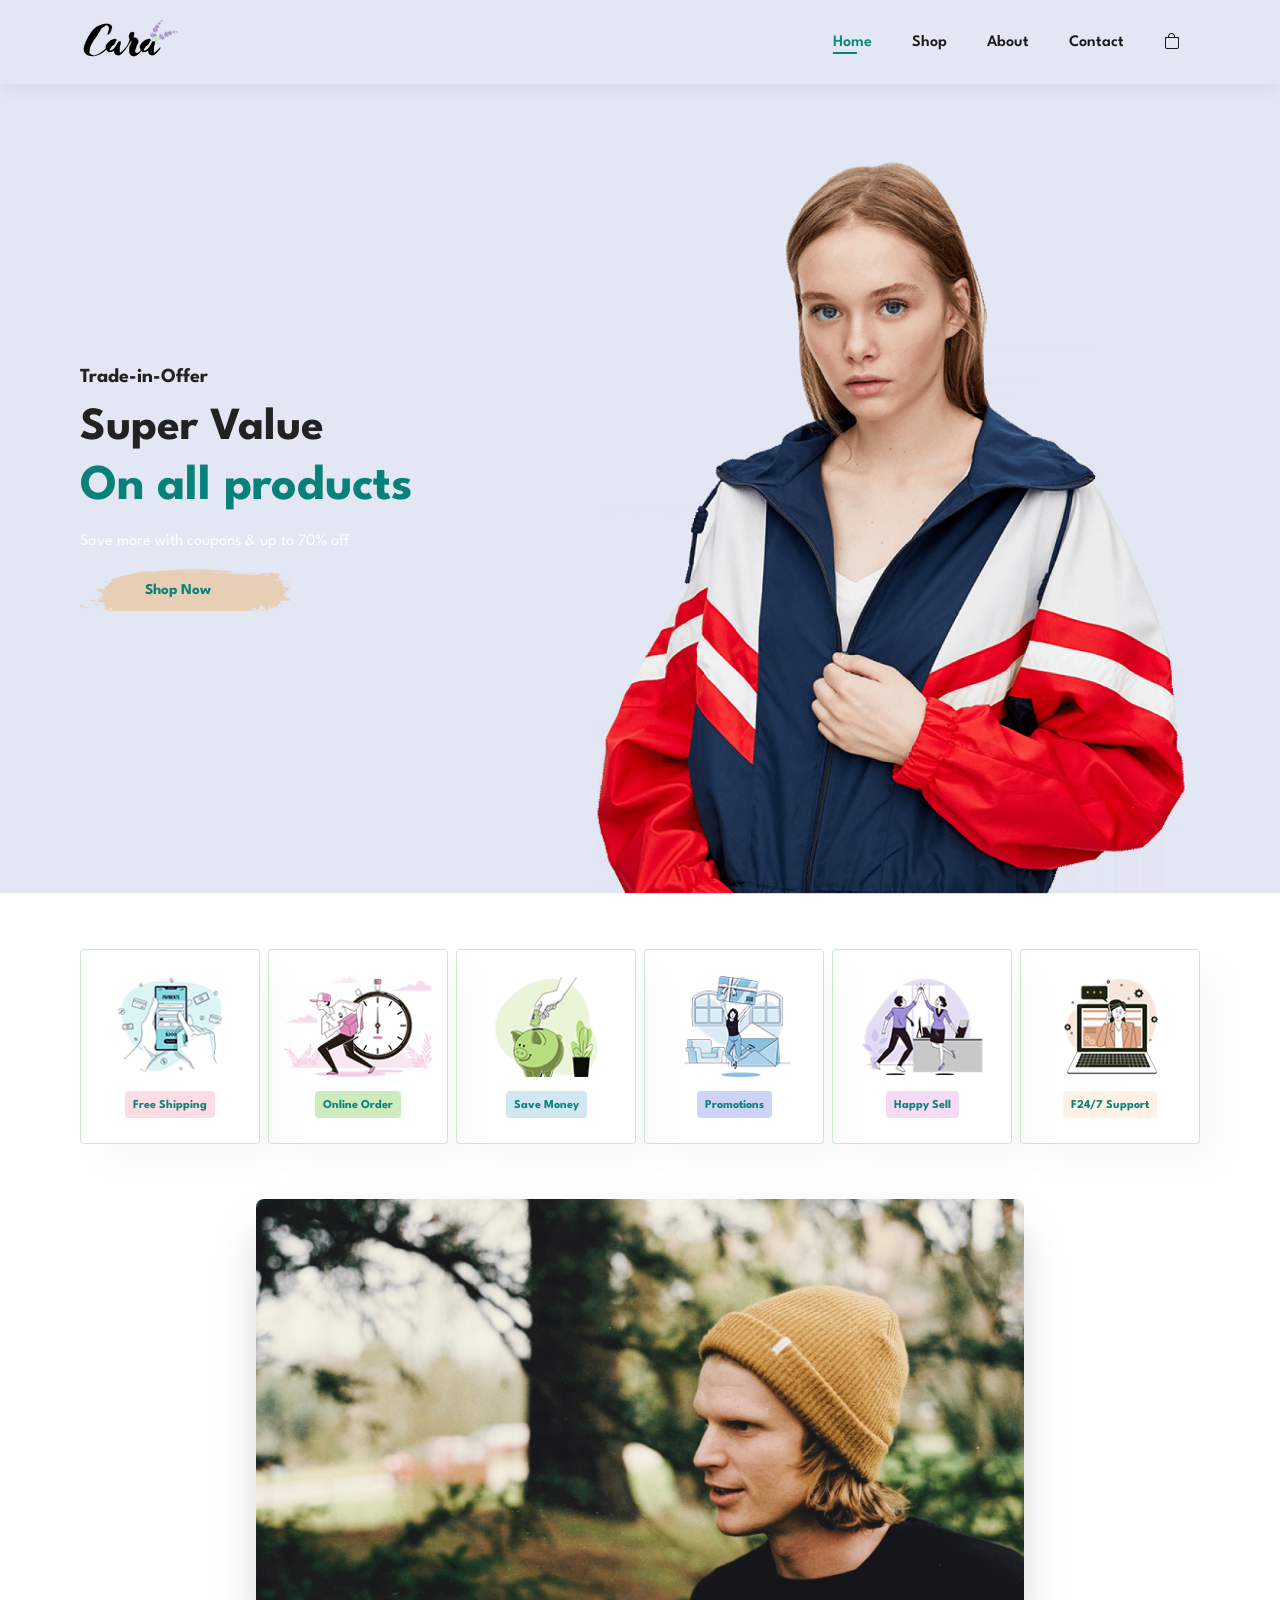
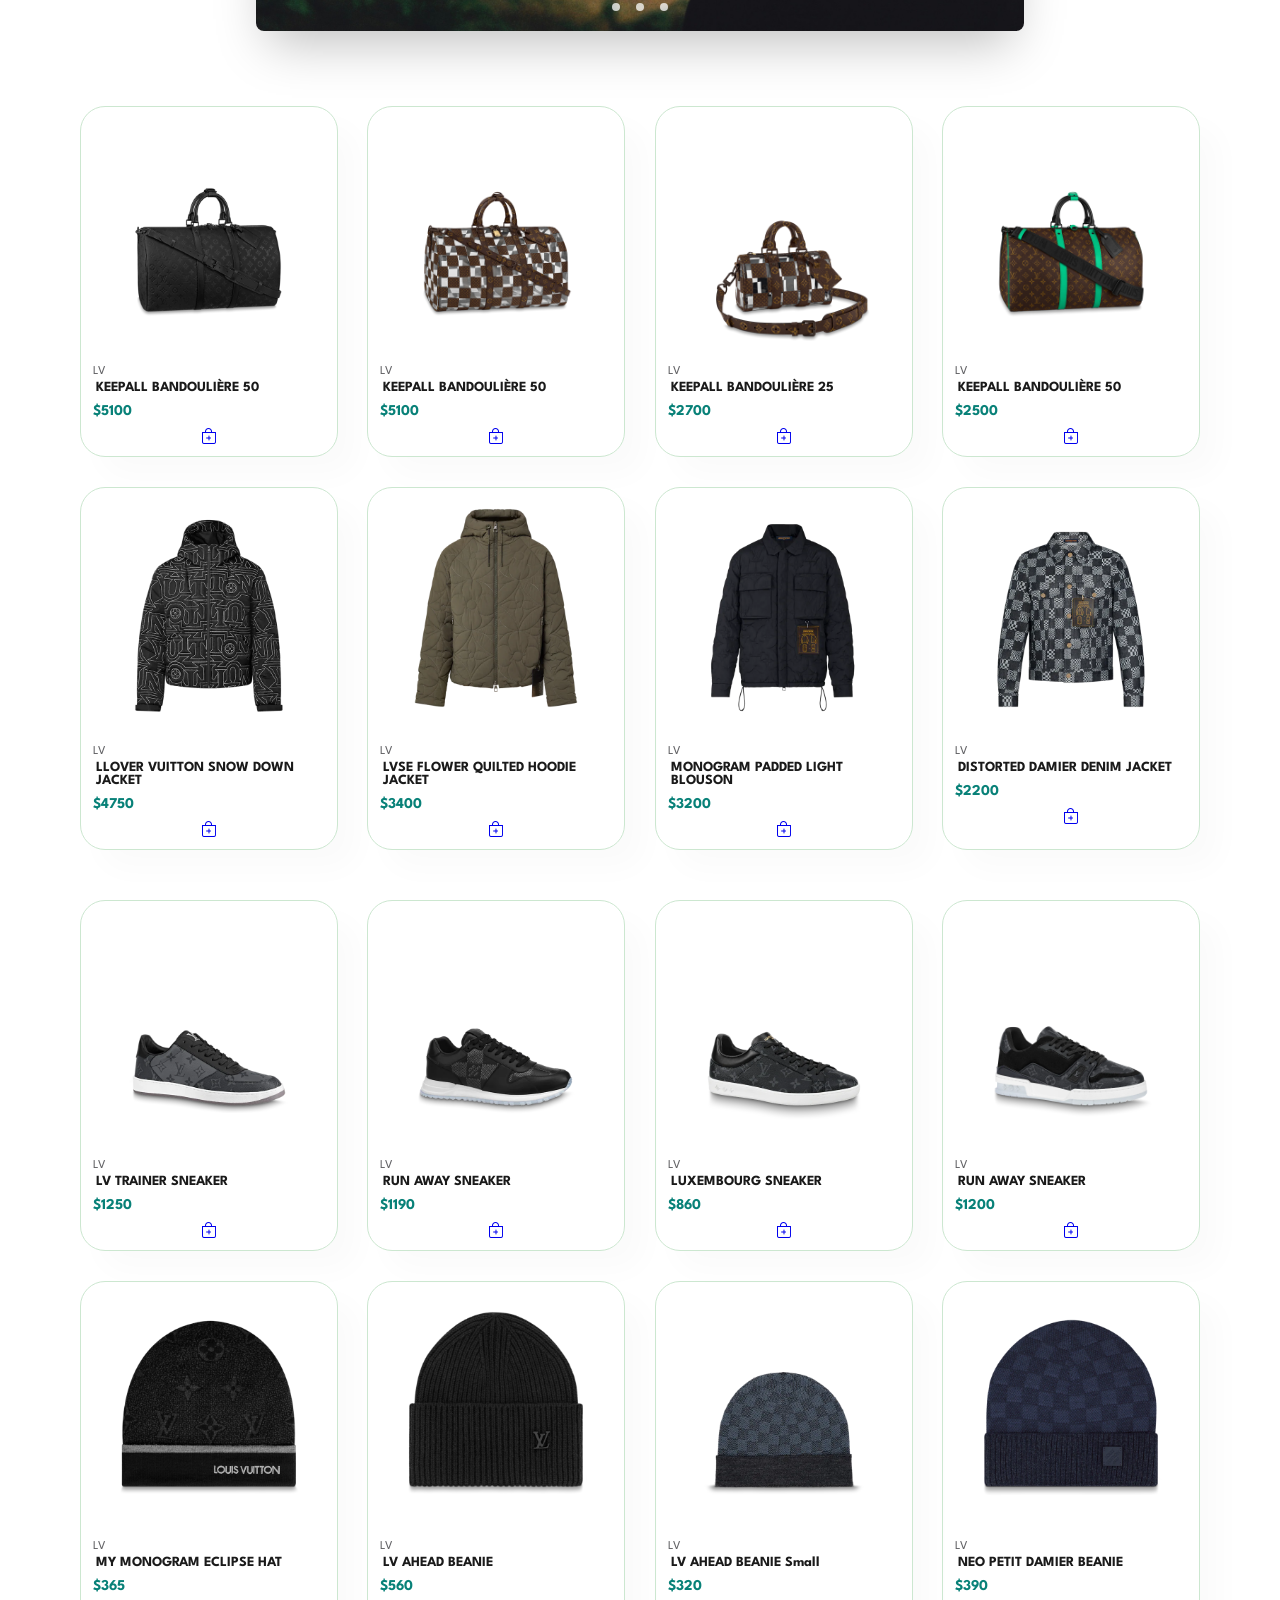
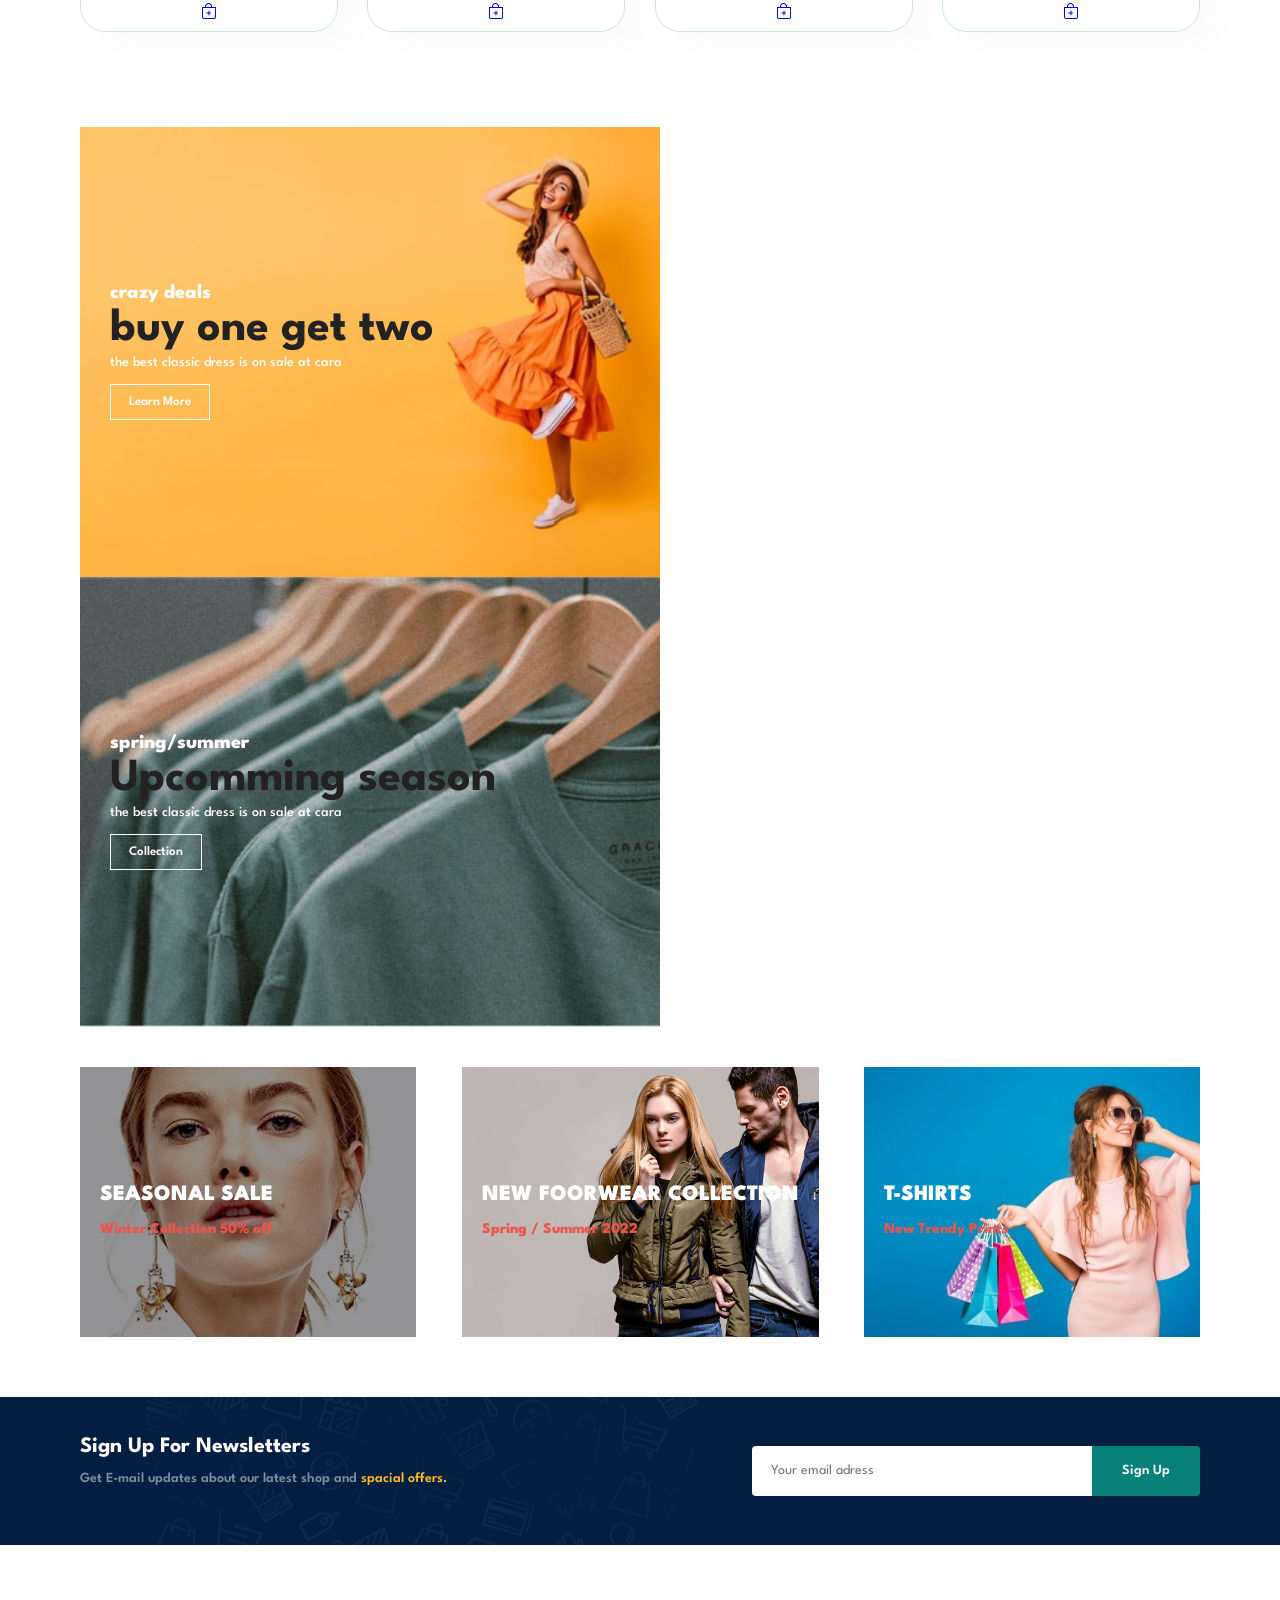
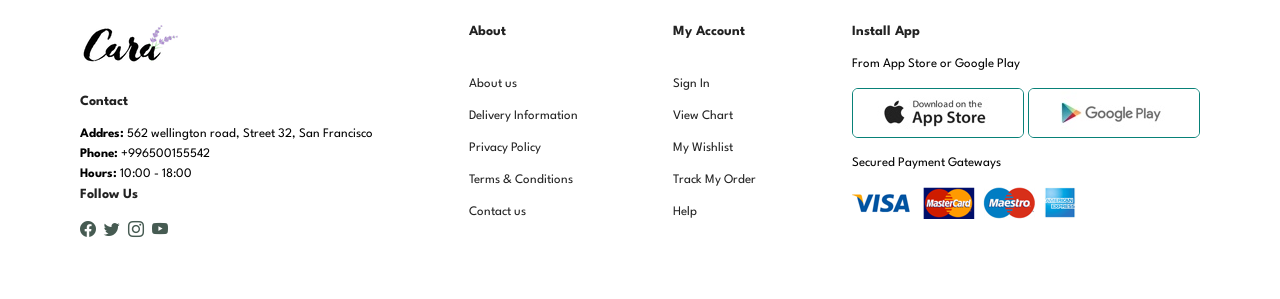
==== index.html @ 1427cb9c "Add files via upload" ====
<!DOCTYPE html>
<html lang="en">
<head>
    <meta charset="UTF-8">
    <meta http-equiv="X-UA-Compatible" content="IE=edge">
    <meta name="viewport" content="width=device-width, initial-scale=1.0">
    <title>E-Shop</title>
    <link rel="stylesheet" href="css/style.css">
    <link rel="stylesheet" href="https://cdn.jsdelivr.net/npm/bootstrap-icons@1.10.2/font/bootstrap-icons.css">
</head>
<body>
    <section id="header">
        <a href="#"><img src="img/logo.png" class="logo" alt=""></a>
        <div>
            <ul id="navbar">
                <li><a class="active" href="index.html">Home</a></li>
                <li><a href="shop.html" >Shop</a></li>
                <li><a href="about.html">About</a></li>
                <li><a href="contact.html">Contact</a></li>
                <li id="lg-bag"><a href="cart.html"><i class="bi bi-bag"></i></a></li>
                <a href="#" id="close"><i class="bi bi-x"></i></a>
            </ul>
        </div>

        <div id="mobile">
            <a href="#"><i class="bi bi-bag"></i></a>
            <i id="bar" class="bi bi-list"></i>
        </div>

    </section>

    <section id="hero">
        <h4>Trade-in-Offer</h4>
        <h2>Super Value</h2>
        <h1>On all products</h1>
        <p>Save more with coupons & up to 70% off</p>
        <a href="shop.html"><button>Shop Now</button></a>
    </section>

    <section id="feature" class="section-p1">
        <div class="fe-box">
            <img src="img/features/f1.png" alt="">
            <h6>Free Shipping</h6>
        </div>

        <div class="fe-box">
            <img src="img/features/f2.png" alt="">
            <h6>Online Order</h6>
        </div>

        <div class="fe-box">
            <img src="img/features/f3.png" alt="">
            <h6>Save Money</h6>
        </div>

        <div class="fe-box">
            <img src="img/features/f4.png" alt="">
            <h6>Promotions</h6>
        </div>

        <div class="fe-box">
            <img src="img/features/f5.png" alt="">
            <h6>Happy Sell</h6>
        </div>

        <div class="fe-box">
            <img src="img/features/f6.png" alt="">
            <h6>F24/7 Support</h6>
        </div>
    </section>

<section class="container_for_slider">
    <div class="slider-wrapper">
        <div class="slider">
            <img id="slide1" src="img/slider/img1.jpg" alt="img1">
            <img id="slide2" src="img/slider/img2.jpg" alt="img1">
            <img id="slide3" src="img/slider/img3.jpg" alt="img1">
        </div>
        <div class="slider-nav">
            <a href="#slide1"></a>
            <a href="#slide2"></a>
            <a href="#slide3"></a>

        </div>
    </div>

</section>


    <section id="product1" class="section-p1">
        <div class="pro-container">
            <div class="pro" onclick="window.location.href='productpages/sproduct.html'">
                <img src="img/products/sproduct.jpg" alt="">
                <div class="des">
                    <span>LV</span>
                    <h5>KEEPALL BANDOULIÈRE 50</h5>
                    <div class="star">
                        <i class="fas fa-star"></i>
                        <i class="fas fa-star"></i>
                        <i class="fas fa-star"></i>
                        <i class="fas fa-star"></i>
                        <i class="fas fa-star"></i>
                    </div>
                    <h4>$5100</h4>
                </div>
                <a href="#"><i class="bi bi-bag-plus"></i></i></a> <!-- NEED REWRITE -->
            </div>

            <div class="pro" onclick="window.location.href='productpages/sproduct1.html'">
                <img src="img/products/sproduct1.jpg" alt="">
                <div class="des">
                    <span>LV</span>
                    <h5>KEEPALL BANDOULIÈRE 50</h5>
                    <div class="star">
                        <i class="fas fa-star"></i>
                        <i class="fas fa-star"></i>
                        <i class="fas fa-star"></i>
                        <i class="fas fa-star"></i>
                        <i class="fas fa-star"></i>
                    </div>
                    <h4>$5100</h4>
                </div>
                <a href="#"><i class="bi bi-bag-plus"></i></i></a> <!-- NEED REWRITE -->
            </div>

            <div class="pro" onclick="window.location.href='productpages/sproduct2.html'">
                <img src="img/products/sproduct2.jpg" alt="">
                <div class="des">
                    <span>LV</span>
                    <h5>KEEPALL BANDOULIÈRE 25</h5>
                    <div class="star">
                        <i class="fas fa-star"></i>
                        <i class="fas fa-star"></i>
                        <i class="fas fa-star"></i>
                        <i class="fas fa-star"></i>
                        <i class="fas fa-star"></i>
                    </div>
                    <h4>$2700</h4>
                </div>
                <a href="#"><i class="bi bi-bag-plus"></i></i></a> <!-- NEED REWRITE -->
            </div>

            <div class="pro" onclick="window.location.href='productpages/sproduct3.html'">
                <img src="img/products/sproduct3.jpg" alt="">
                <div class="des">
                    <span>LV</span>
                    <h5>KEEPALL BANDOULIÈRE 50</h5>
                    <div class="star">
                        <i class="fas fa-star"></i>
                        <i class="fas fa-star"></i>
                        <i class="fas fa-star"></i>
                        <i class="fas fa-star"></i>
                        <i class="fas fa-star"></i>
                    </div>
                    <h4>$2500</h4>
                </div>
                <a href="#"><i class="bi bi-bag-plus"></i></i></a> <!-- NEED REWRITE -->
            </div>

            <div class="pro" onclick="window.location.href='productpages/sproduct4.html'">
                <img src="img/products/sproduct4.jpg" alt="">
                <div class="des">
                    <span>LV</span>
                    <h5>LLOVER VUITTON SNOW DOWN JACKET</h5>
                    <div class="star">
                        <i class="fas fa-star"></i>
                        <i class="fas fa-star"></i>
                        <i class="fas fa-star"></i>
                        <i class="fas fa-star"></i>
                        <i class="fas fa-star"></i>
                    </div>
                    <h4>$4750</h4>
                </div>
                <a href="#"><i class="bi bi-bag-plus"></i></i></a> <!-- NEED REWRITE -->
            </div>

            <div class="pro" onclick="window.location.href='productpages/sproduct5.html'">
                <img src="img/products/sproduct5.jpg" alt="">
                <div class="des">
                    <span>LV</span>
                    <h5>LVSE FLOWER QUILTED HOODIE JACKET</h5>
                    <div class="star">
                        <i class="fas fa-star"></i>
                        <i class="fas fa-star"></i>
                        <i class="fas fa-star"></i>
                        <i class="fas fa-star"></i>
                        <i class="fas fa-star"></i>
                    </div>
                    <h4>$3400</h4>
                </div>
                <a href="#"><i class="bi bi-bag-plus"></i></i></a> <!-- NEED REWRITE -->
            </div>

            <div class="pro" onclick="window.location.href='productpages/sproduct6.html'">
                <img src="img/products/sproduct6.jpg" alt="">
                <div class="des">
                    <span>LV</span>
                    <h5>MONOGRAM PADDED LIGHT BLOUSON</h5>
                    <div class="star">
                        <i class="fas fa-star"></i>
                        <i class="fas fa-star"></i>
                        <i class="fas fa-star"></i>
                        <i class="fas fa-star"></i>
                        <i class="fas fa-star"></i>
                    </div>
                    <h4>$3200</h4>
                </div>
                <a href="#"><i class="bi bi-bag-plus"></i></i></a> <!-- NEED REWRITE -->
            </div>

            <div class="pro" onclick="window.location.href='productpages/sproduct7.html'">
                <img src="img/products/sproduct7.jpg" alt="">
                <div class="des">
                    <span>LV</span>
                    <h5>DISTORTED DAMIER DENIM JACKET</h5>
                    <div class="star">
                        <i class="fas fa-star"></i>
                        <i class="fas fa-star"></i>
                        <i class="fas fa-star"></i>
                        <i class="fas fa-star"></i>
                        <i class="fas fa-star"></i>
                    </div>
                    <h4>$2200</h4>
                </div>
                <a href="#"><i class="bi bi-bag-plus"></i></i></a> <!-- NEED REWRITE -->
            </div>

    <div class="pro-container">
        <div class="pro" onclick="window.location.href='productpages/sproduct8.html'">
            <img src="img/products/sproduct8.jpg" alt="">
            <div class="des">
                <span>LV</span>
                <h5>LV TRAINER SNEAKER</h5>
                <div class="star">
                    <i class="fas fa-star"></i>
                    <i class="fas fa-star"></i>
                    <i class="fas fa-star"></i>
                    <i class="fas fa-star"></i>
                    <i class="fas fa-star"></i>
                </div>
                <h4>$1250</h4>
            </div>
            <a href="#"><i class="bi bi-bag-plus"></i></i></a> <!-- NEED REWRITE -->
        </div>

        <div class="pro" onclick="window.location.href='productpages/sproduct9.html'">
            <img src="img/products/sproduct9.jpg" alt="">
            <div class="des">
                <span>LV</span>
                <h5>RUN AWAY SNEAKER</h5>
                <div class="star">
                    <i class="fas fa-star"></i>
                    <i class="fas fa-star"></i>
                    <i class="fas fa-star"></i>
                    <i class="fas fa-star"></i>
                    <i class="fas fa-star"></i>
                </div>
                <h4>$1190</h4>
            </div>
            <a href="#"><i class="bi bi-bag-plus"></i></i></a> <!-- NEED REWRITE -->
        </div>

        <div class="pro" onclick="window.location.href='productpages/sproduct10.html'">
            <img src="img/products/sproduct10.jpg" alt="">
            <div class="des">
                <span>LV</span>
                <h5>LUXEMBOURG SNEAKER</h5>
                <div class="star">
                    <i class="fas fa-star"></i>
                    <i class="fas fa-star"></i>
                    <i class="fas fa-star"></i>
                    <i class="fas fa-star"></i>
                    <i class="fas fa-star"></i>
                </div>
                <h4>$860</h4>
            </div>
            <a href="#"><i class="bi bi-bag-plus"></i></i></a> <!-- NEED REWRITE -->
        </div>

        <div class="pro" onclick="window.location.href='productpages/sproduct11.html'">
            <img src="img/products/sproduct11.jpg" alt="">
            <div class="des">
                <span>LV</span>
                <h5>RUN AWAY SNEAKER</h5>
                <div class="star">
                    <i class="fas fa-star"></i>
                    <i class="fas fa-star"></i>
                    <i class="fas fa-star"></i>
                    <i class="fas fa-star"></i>
                    <i class="fas fa-star"></i>
                </div>
                <h4>$1200</h4>
            </div>
            <a href="#"><i class="bi bi-bag-plus"></i></i></a> <!-- NEED REWRITE -->
        </div>

        <div class="pro" onclick="window.location.href='productpages/sproduct12.html'">
            <img src="img/products/sproduct12.jpg" alt="">
            <div class="des">
                <span>LV</span>
                <h5>MY MONOGRAM ECLIPSE HAT</h5>
                <div class="star">
                    <i class="fas fa-star"></i>
                    <i class="fas fa-star"></i>
                    <i class="fas fa-star"></i>
                    <i class="fas fa-star"></i>
                    <i class="fas fa-star"></i>
                </div>
                <h4>$365</h4>
            </div>
            <a href="#"><i class="bi bi-bag-plus"></i></i></a> <!-- NEED REWRITE -->
        </div>

        <div class="pro" onclick="window.location.href='productpages/sproduct13.html'">
            <img src="img/products/sproduct13.jpg" alt="">
            <div class="des">
                <span>LV</span>
                <h5>LV AHEAD BEANIE</h5>
                <div class="star">
                    <i class="fas fa-star"></i>
                    <i class="fas fa-star"></i>
                    <i class="fas fa-star"></i>
                    <i class="fas fa-star"></i>
                    <i class="fas fa-star"></i>
                </div>
                <h4>$560</h4>
            </div>
            <a href="#"><i class="bi bi-bag-plus"></i></i></a> <!-- NEED REWRITE -->
        </div>

        <div class="pro" onclick="window.location.href='productpages/sproduct14.html'">
            <img src="img/products/sproduct14.jpg" alt="">
            <div class="des">
                <span>LV</span>
                <h5>LV AHEAD BEANIE Small</h5>
                <div class="star">
                    <i class="fas fa-star"></i>
                    <i class="fas fa-star"></i>
                    <i class="fas fa-star"></i>
                    <i class="fas fa-star"></i>
                    <i class="fas fa-star"></i>
                </div>
                <h4>$320</h4>
            </div>
            <a href="#"><i class="bi bi-bag-plus"></i></i></a> <!-- NEED REWRITE -->
        </div>

        <div class="pro" onclick="window.location.href='productpages/sproduct15.html'">
            <img src="img/products/sproduct15.jpg" alt="">
            <div class="des">
                <span>LV</span>
                <h5>NEO PETIT DAMIER BEANIE</h5>
                <div class="star">
                    <i class="fas fa-star"></i>
                    <i class="fas fa-star"></i>
                    <i class="fas fa-star"></i>
                    <i class="fas fa-star"></i>
                    <i class="fas fa-star"></i>
                </div>
                <h4>$390</h4>
            </div>
            <a href="#"><i class="bi bi-bag-plus"></i></i></a> <!-- NEED REWRITE -->
        </div>
    </div>
</section>


    <section id="sm-banner" class="section-p1">
        <div class="banner-box">
            <h4>crazy deals</h4>
            <h2>buy one get two</h2>
            <span>the best classic dress is on sale at cara</span>
            <button class="white">Learn More</button>
        </div>

        <div class="banner-box banner-box2">
            <h4>spring/summer</h4>
            <h2>Upcomming season</h2>
            <span>the best classic dress is on sale at cara</span>
            <button class="white">Collection</button>
        </div>
    </section>

    <section id="banner3">
        <div class="banner-box">
            <h2>SEASONAL SALE</h2>
            <h3>Winter Collection 50% off</h3>
        </div>

        <div class="banner-box banner-box2">
            <h2>NEW FOORWEAR COLLECTION</h2>
            <h3>Spring / Summer 2022</h3>
        </div>

        <div class="banner-box banner-box3">
            <h2>T-SHIRTS</h2>
            <h3>New Trendy Prints</h3>
        </div>
    </section>

    <section id="newsletter" class="section-p1 section-m1">
        <div class="newstect">
            <h4>Sign Up For Newsletters</h4>
            <p>Get E-mail updates about our latest shop and <span>spacial offers.</span> </p>
        </div>
        <div class="form">
            <input type="text" placeholder="Your email adress">
            <button class="normal">Sign Up</button>
        </div>
    </section>

    <footer class="section-p1">
        <div class="col">
            <img class="logo" src="img/logo.png" alt="">
            <h4>Contact</h4>
            <p> <strong>Addres: </strong>562 wellington road, Street 32, San Francisco</p>
            <p><strong>Phone: </strong> +996500155542</p>
            <p><strong>Hours: </strong>10:00 - 18:00</p>
            <div class="follow">
                <h4>Follow Us</h4>
                <div class="icon">
                    <i class="bi bi-facebook"></i>
                    <i class="bi bi-twitter"></i>
                    <i class="bi bi-instagram"></i>
                    <i class="bi bi-youtube"></i>
                </div>
            </div>
        </div>

        <div class="col">
            <h4>About</h4>
            <a href="about.html">About us</a>
            <a href="delivery.html">Delivery Information</a>
            <a href="privacy_policy.html">Privacy Policy</a>
            <a href="term_conditions.html">Terms & Conditions</a>
            <a href="contact.html">Contact us</a>
        
        </div>

        <div class="col">
            <h4>My Account</h4>
            <a href="sign_in.html">Sign In</a>
            <a href="cart.html">View Chart</a>
            <a href="my_wishlist.html">My Wishlist</a>
            <a href="track_my_order.html">Track My Order</a>
            <a href="help.html">Help</a>
        </div>

        <div class="col install">
            <h4>Install App</h4>
            <p>From App Store or Google Play</p>
            <div class="row">
                <img src="img/pay/app.jpg" alt="">
                <img src="img/pay/play.jpg" alt="">
            </div>
            <p>Secured Payment Gateways</p>
            <img src="img/pay/pay.png" alt="">
        </div>


    </footer>

    <script src="script.js"></script>
</body>
</html>
---- css/style.css ----
@import url('https://fonts.googleapis.com/css2?family=Spartan:wght@100;200;300;400;500;600;700;800;900&display=swap');

* {
    margin: 0;
    padding: 0;
    box-sizing: border-box;
    font-family: 'Spartan', sans-serif;
}
h1{
    font-size: 50px;
    line-height: 64px;
    color: #222;
}

h2{
    font-size: 46px;
    line-height: 54px;
    color: #222;
}

h4{
    font-size: 20px;
    color: #222;
}

h6{
    font-weight: 700;
    font-size: 12px;
}

p{
    font-size: 16px;
    color: #465b52;
    margin: 15px 0 20px 0;
}

.section-p1{
    padding: 40px 80px;
}

.section-m1{
    margin: 40px 0;
}

button.normal{
    font-size: 14px;
    font-weight: 600;
    padding: 15px 30px;
    color: #000;
    background-color: #fff;
    border-radius: 4px;
    cursor: pointer;
    border: none;
    outline: none;
    transition: 0.2s;
}

button.white{
    font-size: 13px;
    font-weight: 600;
    padding: 11px 18px;
    color: #fff;
    background-color: transparent;
    cursor: pointer;
    border: 1px solid #fff;
    outline: none;
    transition: 0.2s;
}


body{
    width: 100%;
}

/* header start */

#header{
    display: flex;
    align-items: center;
    justify-content: space-between;
    padding: 20px 80px;
    background: #e3e6f3;
    box-shadow: 0 5px 15px rgba(0, 0, 0, 0.06);
    z-index: 999;
    position: sticky;
    top: 0;
    left: 0;
}

#navbar{
    display: flex;
    align-items: center;
    justify-content: center;
}

#navbar li{
    list-style: none;
    padding: 0 20px;
    position: relative;
}

#navbar li a{
    text-decoration: none;
    font-size: 16px;
    font-weight: 600;
    color: #1a1a1a;
    transition: 0.3s ease;
}

#navbar li a:hover,
#navbar li a.active{
    color: #088878;
}

#navbar li a.active::after,
#navbar li a:hover::after{
    content: "";
    width: 30%;
    height: 2px;
    background: #088178;
    position: absolute;
    bottom: -4px;
    left: 20px;
}

#mobile{
    display: none;
    align-items: center;
}

#close{
    display: none;
}

/* Home Page */

#hero{
    background-image: url(../img/hero4.png);
    height: 90vh;
    width: 100%;
    background-size: cover;
    background-position: top 25% right 0;
    padding: 0 80px;
    display: flex;
    flex-direction: column;
    align-items: flex-start;
    justify-content: center;
}


#hero h4{
    padding-bottom: 15px;

}

#hero h1{
    color: #088178;
}

#hero button{
    background-image: url(../img/button.png);
    background-color: transparent;
    color: #088178;
    border: 0;
    padding: 14px 80px 14px 65px;
    background-repeat: no-repeat;
    cursor: pointer;
    font-weight: 700;
    font-size: 15px;
}


#feature{
    display: flex;
    align-items: center;
    justify-content: space-between;
    flex-wrap: wrap;
}

#feature .fe-box{
    width: 180px;
    text-align: center;
    padding: 25px 15px;
    box-shadow: 20px 20px 34px rgba(0, 0, 0, 0.03);
    border: 1px solid #cce7d0;
    border-radius: 4px;
    margin: 15px 0;
}

#feature .fe-box:hover{
    box-shadow: 10px 10px 34px rgba(70, 62, 221, 0.1);
}

#feature .fe-box img{
    width: 100%;
    margin-bottom: 10px;
}

#feature .fe-box h6{
    display: inline-block;
    padding: 9px 8px 6px 8px;
    line-height: 1;
    border-radius: 4px;
    color: #088178;
    background-color: #fddde4;
}

#feature .fe-box:nth-child(2) h6{
    background-color: #cdebbc;
}

#feature .fe-box:nth-child(3) h6{
    background-color: #d1e8f2;
}

#feature .fe-box:nth-child(4) h6{
    background-color: #cdd4f8;
}

#feature .fe-box:nth-child(5) h6{
    background-color: #f6dbf6;
}

#feature .fe-box:nth-child(6) h6{
    background-color: #fff2e5;
}

#product1{
    text-align: center;
}

#product1 .pro-container{
    display: flex;
    justify-content: space-between;
    padding-top: 20px;
    flex-wrap: wrap;
}

#product1 .pro{
    width: 23%;
    min-width: 250px;
    padding: 10px 12px;
    border: 1px solid #cce7d0;
    border-radius: 25px;
    cursor: pointer;
    box-shadow: 20px 20px 30px rgba(0, 0, 0, 0.02);
    margin: 15px 0;
    transition: 0.2s ease;
    position: relative;
}

#product1 .pro:hover{
    box-shadow: 20px 20px 30px rgba(0, 0, 0, 0.02);
}

#product1 .pro .des{
    text-align: start;
    padding: 10px 0;
}

#product1 .pro .des span{
    color: #606063;
    font-size: 12px;
}

#product1 .pro .des h5{
    padding: 3px;
    color: #1a1a1a;
    font-size: 14px;
}

#product1 .pro .des i{
    font-size: 12px;
    color: rgb(243, 181, 25);
}

#product1 .pro img{
    width: 100%;
    border-radius: 20px;
}

#product1 .pro .des h4{
    padding-top: 7px;
    font-size: 15px;
    font-weight: 700;
    color: #088178;
}

#product1 .pro .cart{
    width: 40px;
    height: 40px;
    line-height: 40px;
    border-radius: 50px;
    background-color: #e8f6ea ;
    font-weight: 500;
    color: #088178;
    border: 1px solid #cce7d0;
    position: absolute;
    bottom: 20px;
    right: 10px;
}

#banner{
    display: flex;
    flex-direction: column;
    justify-content: center;
    align-items: center;
    text-align: center;
    background-image: url(../img/banner/b2.jpg);
    width: 100%;
    height: 40vh;
    background-size: cover;
    background-position: center;
}

#banner h4{
    color: #fff;
    font-size: 16px;   
}

#banner h2{
    color: #fff;
    font-size: 30px;
    padding: 10px 0;   
}

#banner h2 span{
    color: rgb(212, 54, 54);
}

#banner button:hover{
    background: #088178;
    color: #fff;
}

#sm-banner{
    display: flex;
    justify-content: space-between;
    flex-wrap: wrap;
}

#sm-banner .banner-box{
    display: flex;
    flex-direction: column;
    justify-content: center;
    align-items: flex-start;
    text-align: center;
    background-image: url(../img/banner/b17.jpg);
    min-width: 580px;
    height: 50vh;
    background-size: cover;
    background-position: center;
    padding: 30px;
}

#sm-banner .banner-box2{
    background-image: url(../img/banner/b10.jpg);
} 

#sm-banner h4{
    color: #fff;
    font-size: 20px;
    font-weight: 800;
}


#sm-banner span{
    color: #fff;
    font-size: 14px;
    font-weight: 500;
    padding-bottom: 15px;
}


#sm-banner .banner-box:hover button{
    background: #088178;
    border: 1px solid #088178;
}

#banner3{
    display: flex;
    justify-content: space-between;
    flex-wrap: wrap;
    padding: 0 80px;
}


#banner3 .banner-box{
    display: flex;
    flex-direction: column;
    justify-content: center;
    align-items: flex-start;
    text-align: center;
    background-image: url(../img/banner/b7.jpg);
    min-width: 30%;
    height: 30vh;
    background-size: cover;
    background-position: center;
    padding: 20px;
    margin-bottom: 20px;
}

#banner3 h2{
    color: #fff;
    font-weight: 900;
    font-size: 22px;
}

#banner3 h3{
    color: #ec544e;
    font-weight: 800;
    font-size: 15px;
}

#banner3 .banner-box2{
    background-image: url(../img/banner/b4.jpg);
}

#banner3 .banner-box3{
    background-image: url(../img/banner/b18.jpg);
}

#newsletter{
    display: flex;
    justify-content: space-between;
    flex-wrap: wrap;
    align-items: center;
    background-image: url(../img/banner/b14.png);
    background-repeat: no-repeat;
    background-position: 20% 30%;
    background-color: #041e42;
}

#newsletter h4{
    font-size: 22px;
    font-weight: 700;
    color: #fff;
}

#newsletter p{
    font-size: 14px;
    font-weight: 600;
    color: #818ea0;
}

#newsletter p span{
    color: #ffbd27;
}


#newsletter .form{
    display: flex;
    width: 40%;
}


#newsletter input{
    height: 3.125rem;
    padding: 0 1.25em;
    font-size: 14px;
    width: 100%;
    border: 1px solid transparent;
    border-radius: 4px;
    outline: none;
    border-top-right-radius: 0;
    border-bottom-right-radius: 0;
}

#newsletter button{
    background-color: #088178;
    color: #fff;
    white-space: nowrap;
    border-top-left-radius: 0;
    border-bottom-left-radius: 0;
}


footer {
    display: flex;
    flex-wrap: wrap;
    justify-content: space-between;
}

footer .col {
    display: flex;
    flex-direction: column;
    align-items: flex-start;
    margin-bottom: 20px;
}

footer .col p{
    color: black
}

footer .logo{
    margin-bottom: 30px;
}

footer h4{
    font-size: 14px;
    padding-bottom: 20px;
}

footer p{
    font-size: 13px;
    margin: 0 0 8px 0;
}

footer a{
    font-size: 13px;
    text-decoration: none;
    color: #222;
    margin-top: 20px;
}

footer .follow i{
    color: #465b52;
    padding-right: 4px;
    cursor: pointer;
}

footer .install .row img{
    border: 1px solid #088178;
    border-radius: 6px;
}

footer .install img{
    margin: 10px 0 15px 0;
}

footer .follow i:hover,
footer a:hover{
    color: #088178;
}





/* shop page */

/* page header */

#page-header {
    background-image: url(../img/banner/b1.jpg);
    width: 100%;
    height: 30vh;
    background-size: cover;
    display: flex;
    justify-content: center;
    text-align: center;
    flex-direction: column;
    padding: 14px;
}

#page-header h2, p {
    color: white;
}

#pagination {
    text-align: center;
}

#pagination a {
    text-decoration: none;
    background-color: green;
    padding: 15px 20px;
    border-radius: 4px;
    color: white;
    font-weight: 600;
}

#pagination a i {
    font-size: 16px;
    font-weight: 600;
}

/* Product page */

#prodetails {
    display: flex;
    margin-top: 20px;
}

#prodetails .single-pro-image{
    width: 40%;
    margin-right: 50px;
}

.small-img-group {
    display: flex;
    justify-content: space-between;
}

.small-img-col {
    flex-basis: 24%;
    cursor: pointer;
}

#prodetails  .single-pro-details {
    width: 50%;
    padding-top: 30px;
}

#prodetails  .single-pro-details h4 {
    padding: 40px 0 20px 0;
}

#prodetails  .single-pro-details h2 {
    font-size: 26px;
}

#prodetails  .single-pro-details select{
    display: block;
    padding: 5px 10px;
    margin-bottom: 10px;
}

#prodetails  .single-pro-details input {
    width: 50px;
    height: 47px;
    padding-left: 10px;
    font-size: 16px;
    margin-right: 10px;
}

#prodetails  .single-pro-details input{
    outline: none;
}

#prodetails  .single-pro-details button {
    background-color: green;
    color: white;
}

#prodetails  .single-pro-details span {
    line-height: 25px;
}

.black {
    color: black;
}


/* Blog Header*/
#page-header.blog-header{
    background-image: url(../img/banner/b19.jpg);
}

/* Media Query */
@media(max-width:799px){

    .section-p1{
        padding: 40px 40px;
    }

    #navbar {
        display: flex;
        flex-direction: column;
        align-items: flex-start;
        justify-content: flex-start;
        position: fixed;
        top: 0;
        right: -300px;
        height: 100vh;
        width: 300px;
        background-color: #e3e6f3;
        box-shadow: 0 40px 60px rgba(0, 0, 0, 0.01);
        padding: 80px 0 0 10px;
        transition: 0.3s;
    }

    #navbar.active{
        right: 0px;
    }

    #navbar li{
        margin-bottom: 25px;
    }

    #mobile{
        display: flex;
        align-items: center;
    }

    #mobile i{
        color: #1a1a1a;
        font-size: 24px;
        padding-left: 20px;
    }
    
    #close{
        display: initial;
        position: absolute;
        top: 30px;
        left: 30px;
        color: #222;
        font-size: 24px;
    }

    #lg-bag{
        display: none;
    }

    #hero{
        height: 90vh;
        padding: 0 80px;
        background-position: top 30% right 30%;
    }

    #feature{
        justify-content: center;
    }

    #feature .fe-box{
        margin: 15px 15px;
    }

    #product1 .pro-container{
        justify-content: center;       
    }

    #product1 .pro{
        margin: 15px;
    }

    #banner{
        height: 20vh;
    }

    #sm-banner .banner-box{
        min-width: 100%;
        height: 30vh;
    }

    #banner3{
        padding: 0 40px;
    }

    #banner3 .banner-box {
        min-width: 28%; /* NEED REWRITE*/
    }

    #newsletter .form{
        width: 70%;
    }

    /* contact page */
    #form-details{
        padding: 40px;
        display: flex;
        flex-direction: column;
        align-items: flex-start;
    }
}

@media (max-width: 477px){
    .section-p1{
        padding: 20px;
    }

    #header{
        padding: 10px 30px;
    }

    h1{
        font-size: 38px;
    }

    h2{
        font-size: 32px;
    }

    #hero{
        padding: 0 20px;
        background-position: 55%;
    }

    #feature{
        justify-content: space-between;
    }

    #feature .fe-box{
        width: 155px;
        margin: 0 0 15px 0;
    }

    #product1 .pro{
        width: 100%;
    }


    #banner{
        height: 40vh;
    }

    #sm-banner .banner-box{
        height: 40vh;
    }

    #sm-banner .banner-box2{
        margin-top: 20px;
    }

    #banner3{
        padding: 0 20px;
    }

    #banner3 .banner-box{
        width: 100%;
    }

    #newsletter{
        padding: 40px 20px;
    }

    #newsletter .form{
        width: 100%;
    }

    /* Contact page */
    #contact-details{
        flex-direction: column;
    }

    #contact-details .details{
        width: 100%;
        margin-bottom: 30px;
    }

    #form-details{
        margin: 10px;
        padding: 30px 10px;
        flex-wrap: wrap;
    }

    /* cart Page */
    #cart-add{
        flex-direction: column;
    }

    #coupon{
        width: 100%;
    }

    #subtotal{
        width: 100%;
        padding: 20px;
    }
}



/* About Page */
#page-header.about-header{
    background-image: url(../img/about/banner.png);
}

#about-head{
    display: flex;
    align-items: center;
    margin: 10px;
}

#about-head img{
    width: 50%;
    height: auto;
}

#about-head p{
    color: #000;
    margin: 10px;
}

#about-head h2{
    margin-left: 10px;
}

/* Contact page */

#contact-details p{
    color: black;
}

#contact-details{
    display: flex;
    flex-direction: column;
    align-items: left;
    justify-content: space-between;
}

#contact-details .details h3{
    font-size: 16px;
    padding-bottom: 15px;
}

#contact-details h2,
#form-details form h2{
    font-size: 26px;
    line-height: 35px;
    padding: 20px 0;
}


#contact-details h2{
    font-size: 16px;
    padding-bottom: 15px;
}

#contact-details .details li{
    list-style: none;
    display: flex;
    padding: 10px 0;
}

#contact-details .details li i{
    font-size: 14px;
    padding-right: 22px;
}

#contact-details .details li p{
    margin: 0;
    font-size: 14px;
}

#form-details{
    display: flex;
    justify-content: space-between;
    margin: 30px;
    padding: 80;
    border: 1px solid #e1e1e1;
}

#form-details form{
    width: 65%;
    display: flex;
    flex-direction: column;
    align-items: flex-start;
}

#form-details form input,
#form-details form textarea{
    width: 100%;
    padding: 12px 15px;
    outline: none;
    margin-bottom: 20px;
    border: 1px solid #e1e1e1;
}

#form-details form button{
    background-color: #088178;
    color: #fff;
}

.people .person p{ 
    color:black
}

#form-ditails .people div{
    padding-bottom: 25px;
    display: flex;
    align-items: flex-start;
}

#form-details .people div img{
    width: 65%;
    height: 65%;
    object-fit: cover;
    margin-right: 15px;
}

#form-details .people div p{
    margin: 0;
    font-size: 13px;
    line-height: 25px;
}

#form-details .people div p span{
    display: block;
    font-size: 16px;
    font-weight: 600;
    color: #000;
}

/* cart Page */

#cart{
    overflow-x: auto;
}

#cart table{
    width: 100%;
    border-collapse: collapse;
    table-layout: fixed;
    white-space: nowrap;
}

#cart table img{
    width: 70px;
}

#cart table td:nth-child(1){
    width: 100px;
    text-align: center;
}

#cart table td:nth-child(2){
    width: 150px;
    text-align: center;
}

#cart table td:nth-child(3){
    width: 250px;
    text-align: center;
}

#cart table td:nth-child(4),
#cart table td:nth-child(5),
#cart table td:nth-child(6){
    width: 150px;
    text-align: center;
}

#cart table td:nth-child(4) input{
    width: 70px;
    padding: 10px 5px 10px 15px;
}

#cart table thead{
    border: 1px solid #e2e9e1;
    border-left: none;
    border-right: none;
}

#cart table thead td{
    font-weight: 700;
    text-transform: uppercase;
    font-size: 13px;
    padding: 18px 0;
}

#cart table tbody tr td{
    padding-top: 15px;
}

#cart table tbody td{
    font-size: 13px;
}

#cart-add{
    display: flex;
    flex-wrap: wrap;
    justify-content: space-between;
}

#coupon{
    width: 50%;
    margin-bottom: 30px;
}

#coupon h3,
#subtotal h3{
    padding-bottom: 15px;
}

#coupon input{
    padding: 10px 20px;
    outline: none;
    width: 60%;
    margin-right: 10px;
    border: 1px solid #e2e9e1;
}

#coupon button,
#subtotal button{
    background-color: #088178;
    color: #fff;
    padding: 12px 20px;
}

#subtotal{
    width: 50%;
    margin-bottom: 30px;
    border: 1px solid #e2e9e1;
    padding: 30px;
}

#subtotal table{
    border-collapse: collapse;
    width: 100%;
    margin-bottom: 20px;
}

#subtotal table td{
    width: 50%;
    border: 1px solid #e2e9e1;
    padding: 10px;
    font-size: 13px;
}

.conteiner_for_slider {
    padding: 2rem;
}

.slider-wrapper {
    position: relative;
    max-width: 48rem;
    margin: 0 auto;   
}

.slider {
    display: flex;
    aspect-ratio: 16/9;
    overflow-x: auto;
    overflow: hidden;
    scroll-snap-type: x mandatory;
    scroll-behavior: smooth;
    box-shadow: 0 1.5rem 3rem -0.75rem hsla(0, 0%, 0%, 0.25);
    border-radius: 0.5rem;
}

.slider img {
    flex: 1 0 100%;
    scroll-snap-align: start;
    object-fit: cover;
}

.slider-nav {
    display: flex;
    column-gap: 1rem;
    position: absolute;
    bottom: 1.25rem;
    left: 50%;
    transform: translateX(-50%);
    z-index: 1;
}

.slider-nav a {
    width: 0.5rem;
    height: 0.5rem;
    border-radius: 50%;
    background-color: #fff;
    opacity: 0.75;
    transition: opacity ease 250ms;    
}

.slider-nav a:hover {
    opacity: 1;

}
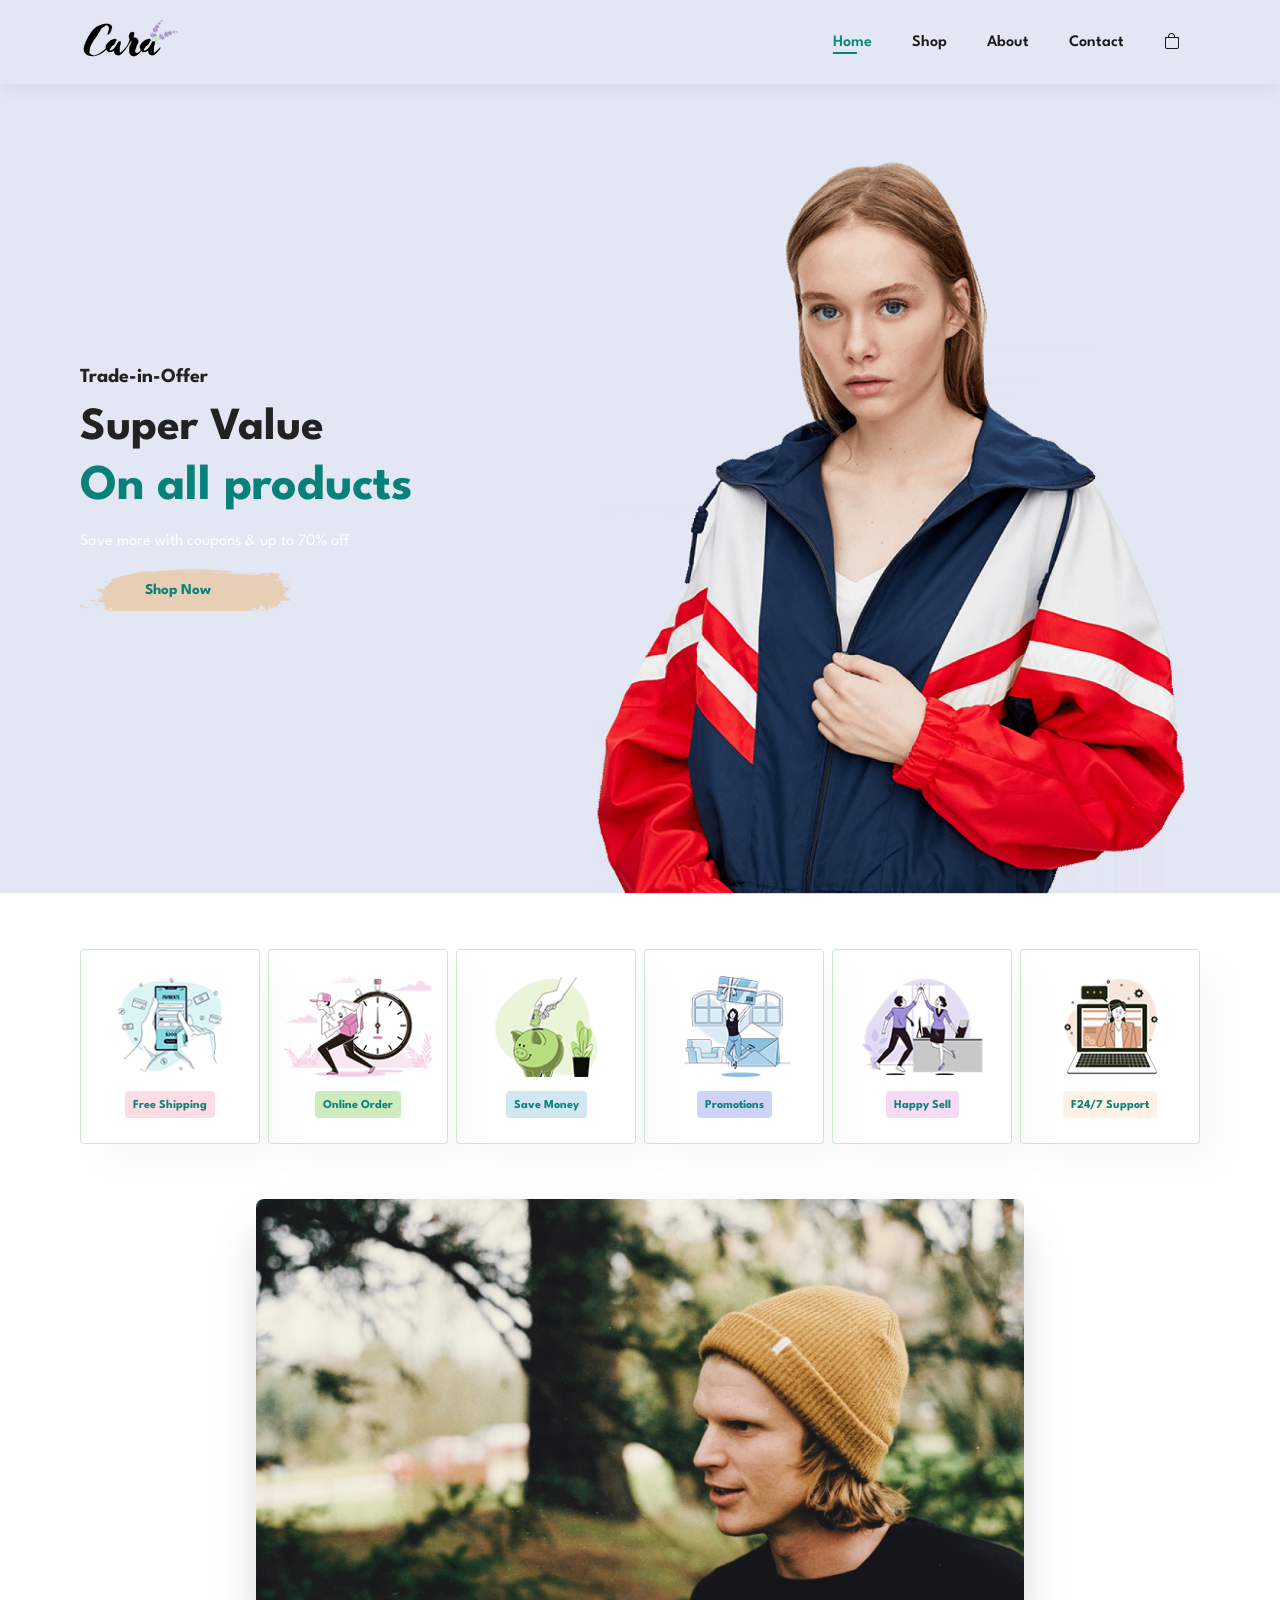
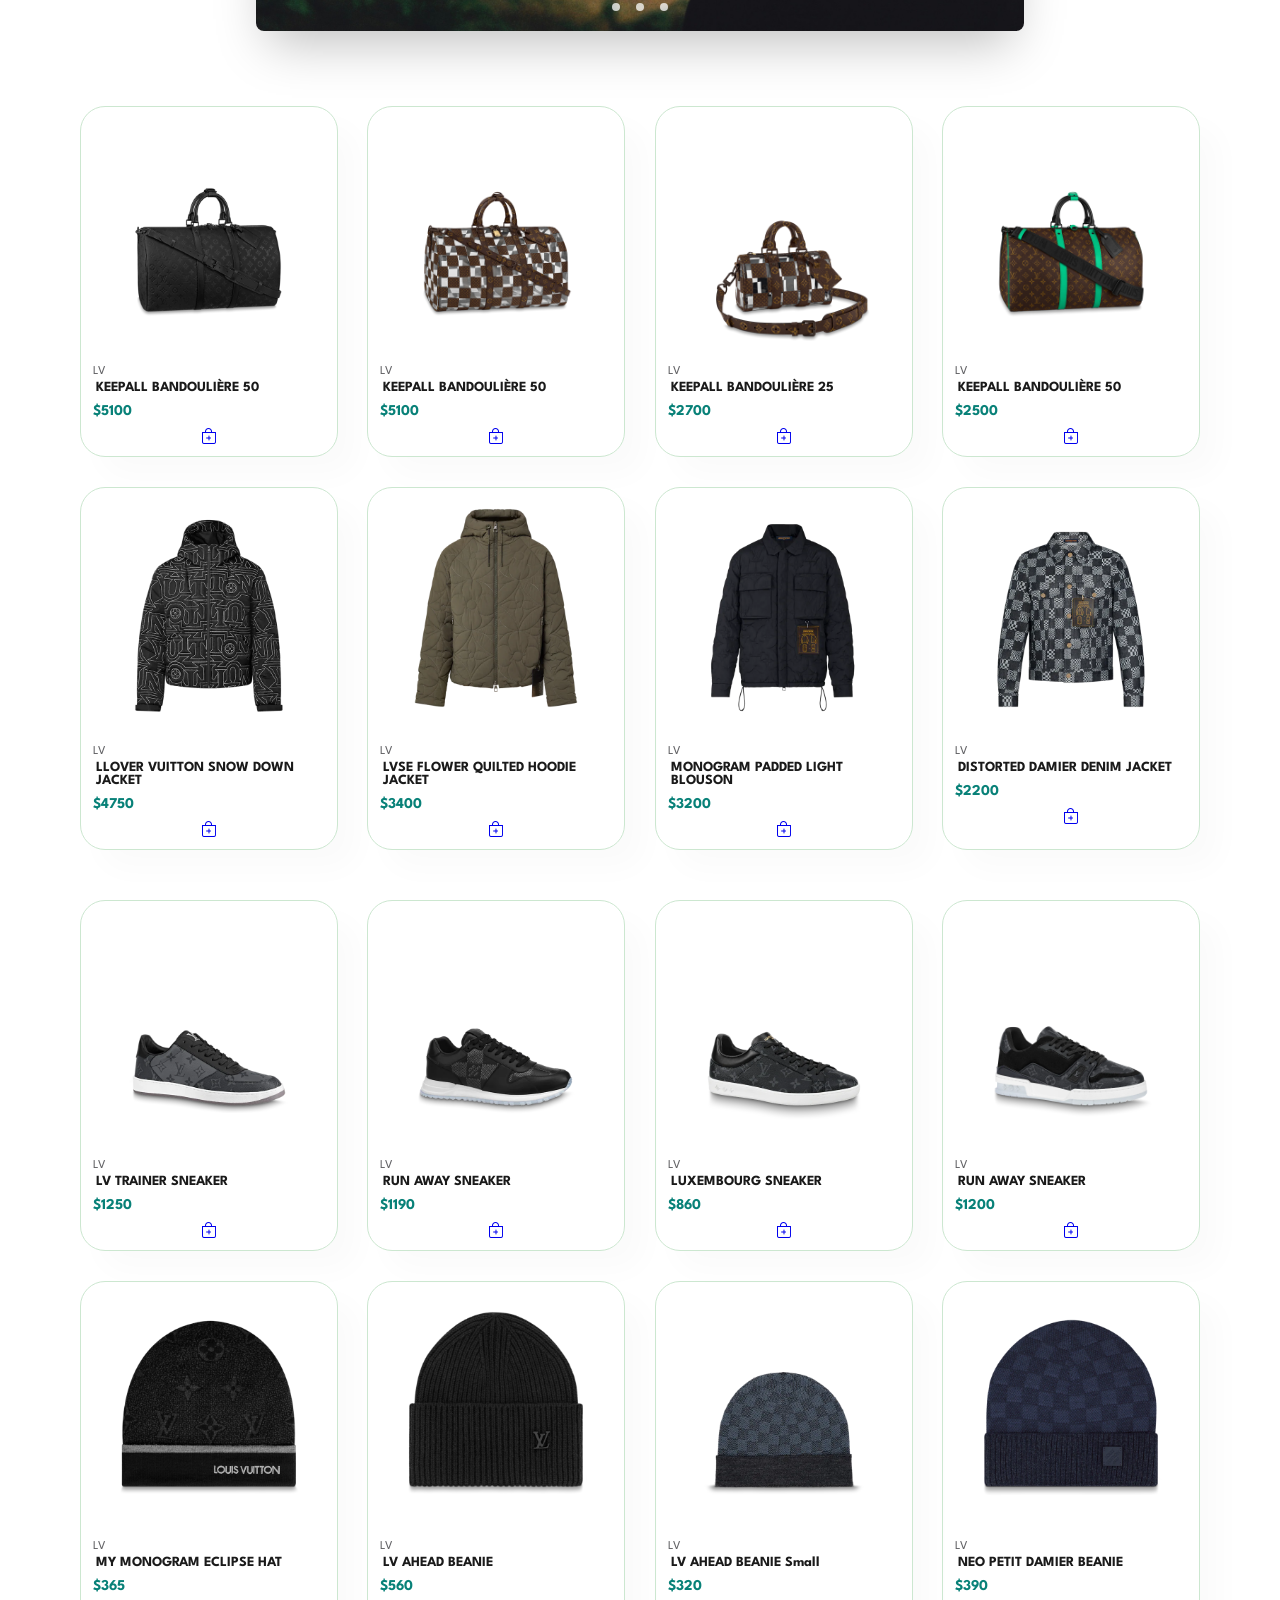
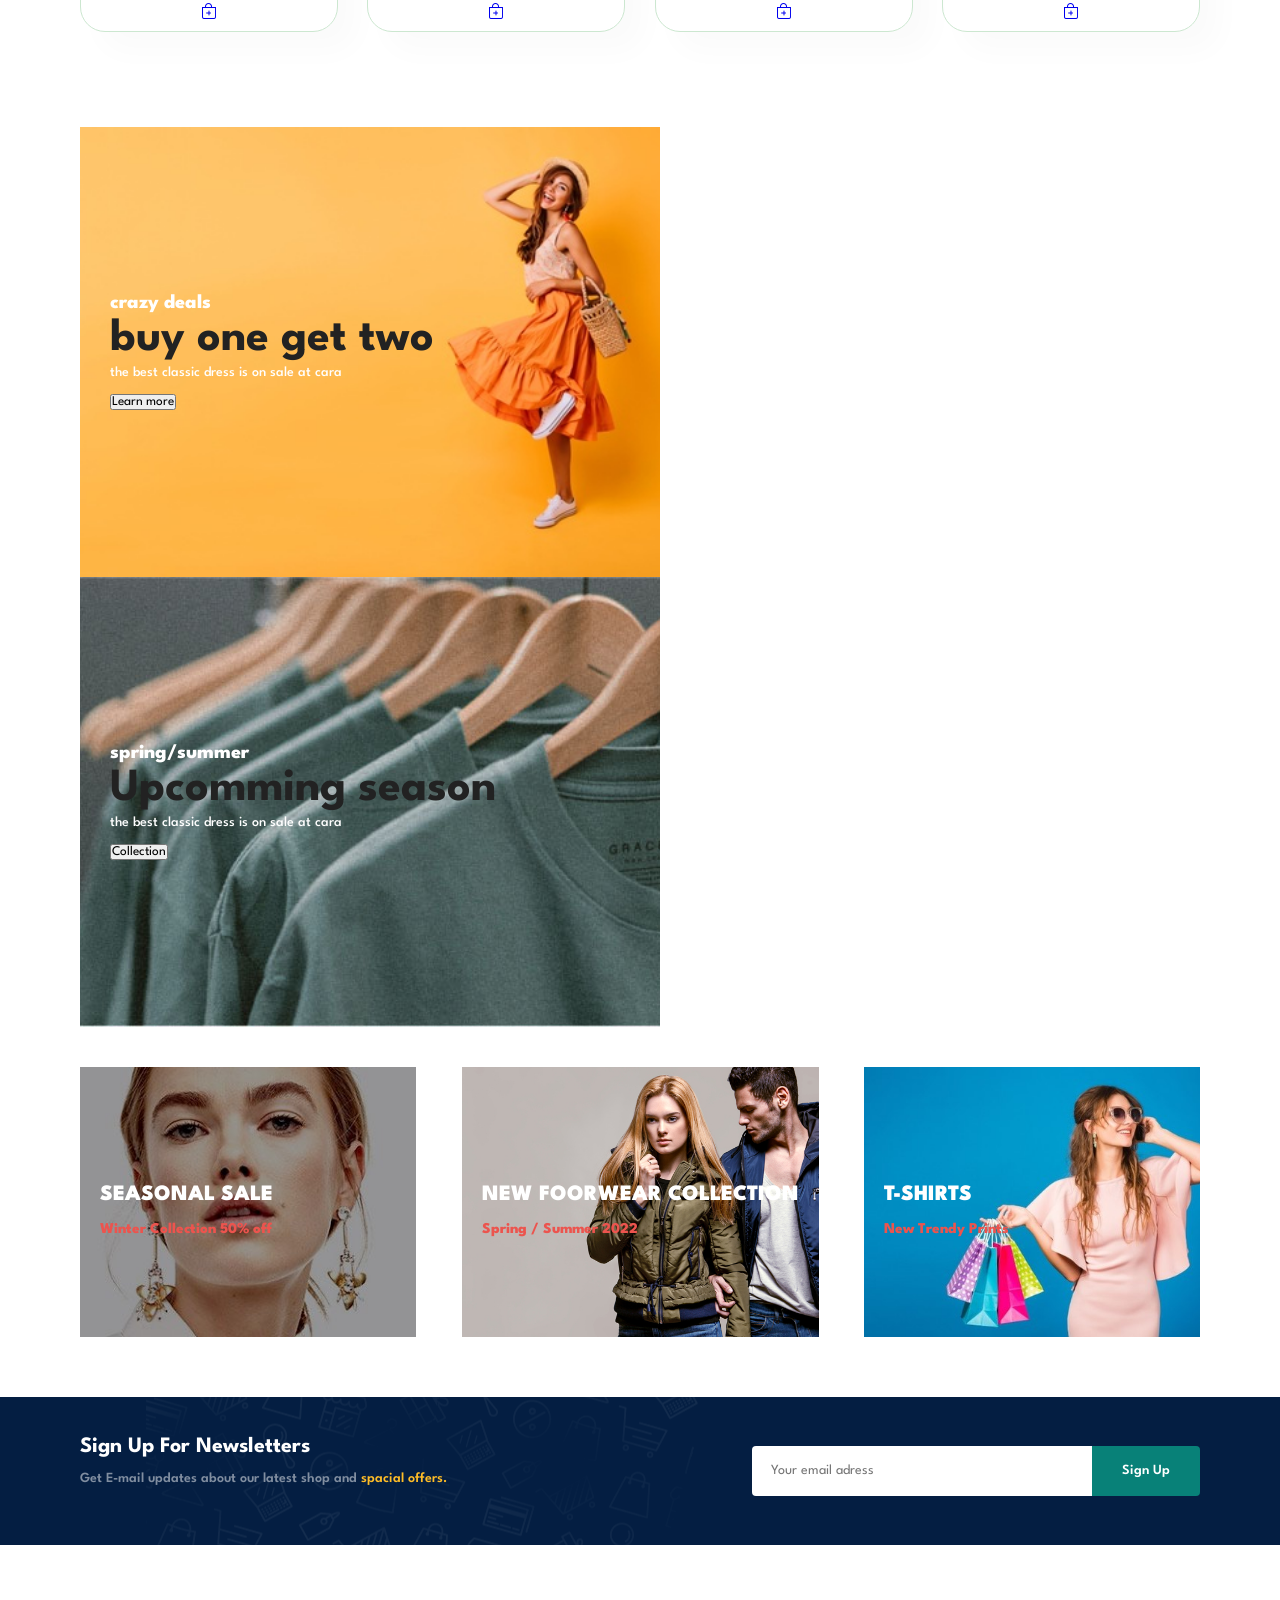
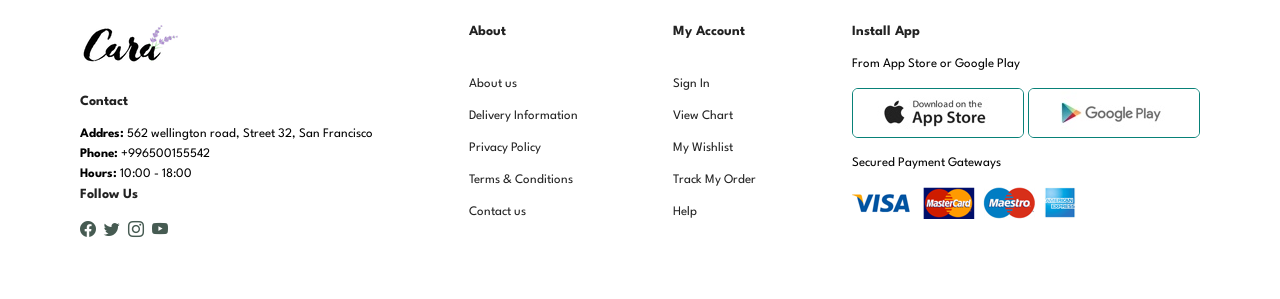
==== commit 2aa92960: "Update index.html" ====
--- a/index.html
+++ b/index.html
@@ -370,14 +370,14 @@
             <h4>crazy deals</h4>
             <h2>buy one get two</h2>
             <span>the best classic dress is on sale at cara</span>
-            <button class="white">Learn More</button>
+            <a href="shop.html"><button>Learn more</button></a>
         </div>
 
         <div class="banner-box banner-box2">
             <h4>spring/summer</h4>
             <h2>Upcomming season</h2>
             <span>the best classic dress is on sale at cara</span>
-            <button class="white">Collection</button>
+            <a href="shop.html"><button>Collection</button></a>
         </div>
     </section>
 
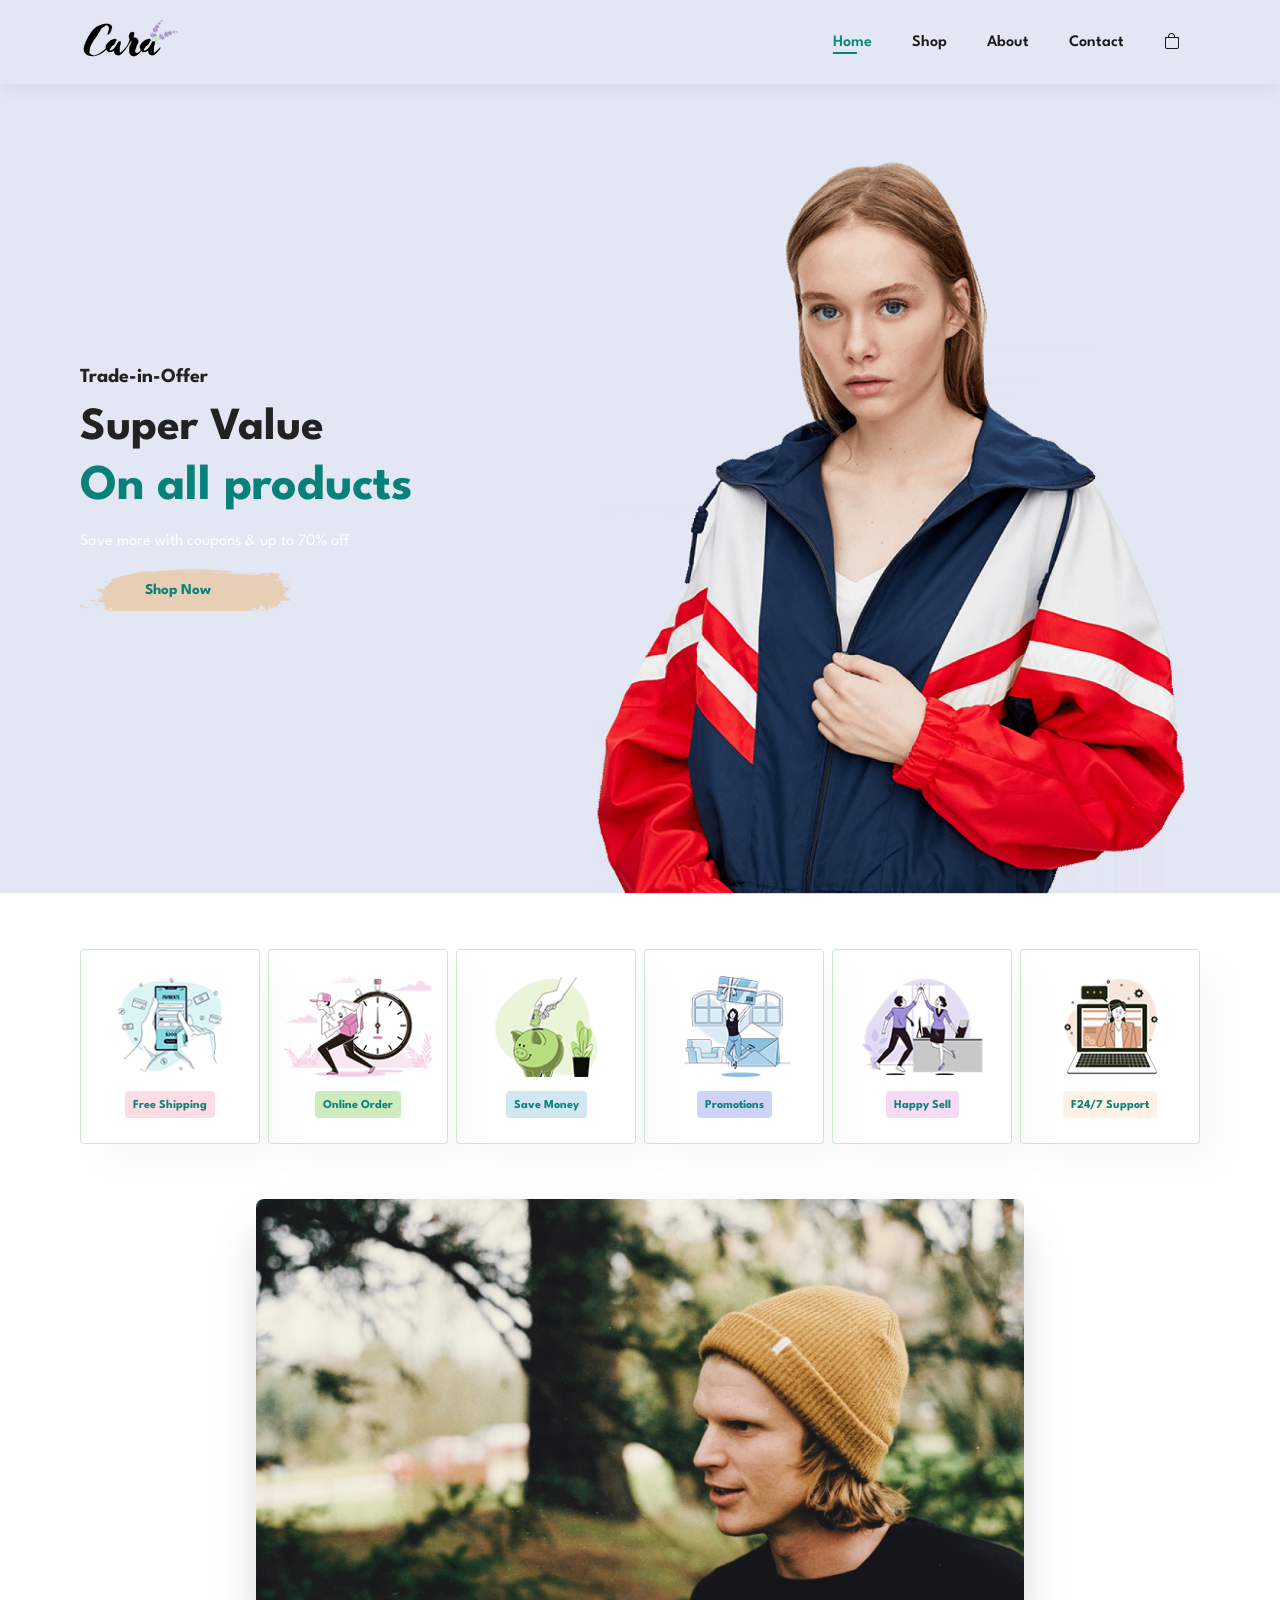
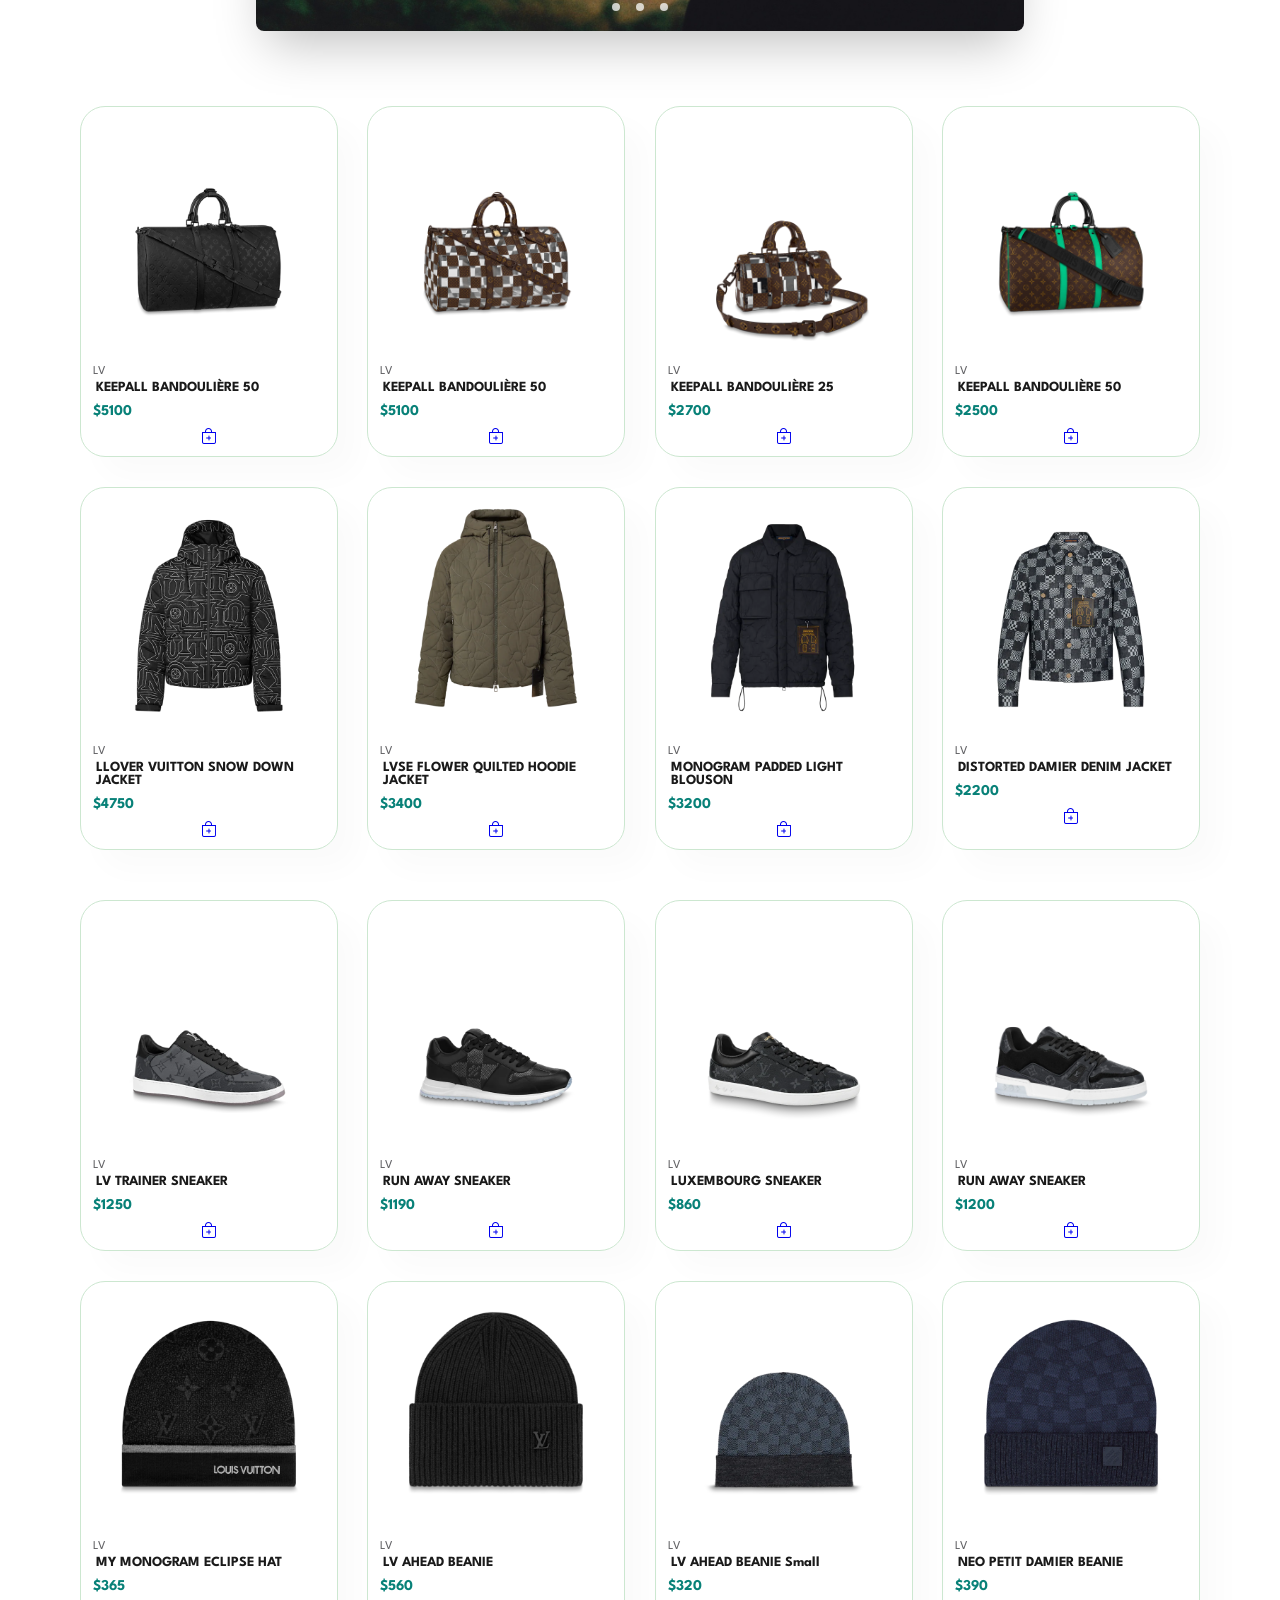
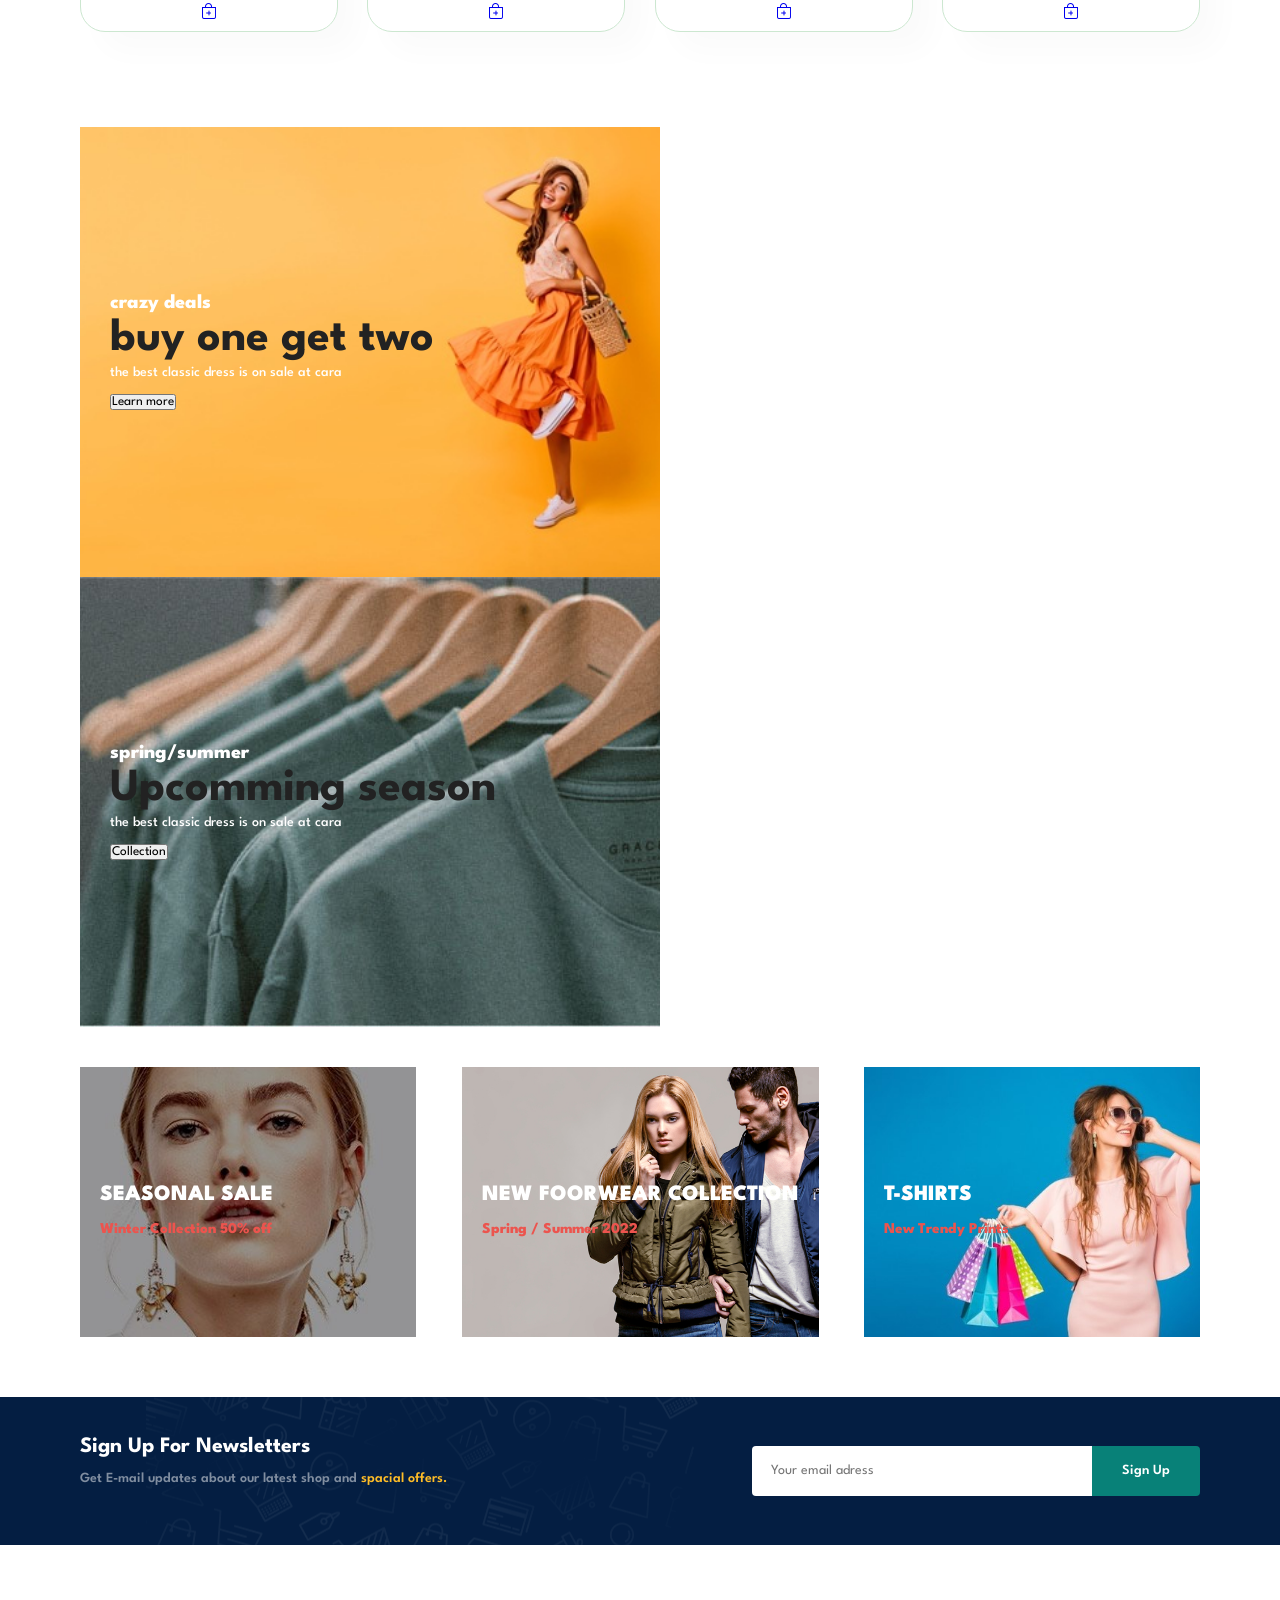
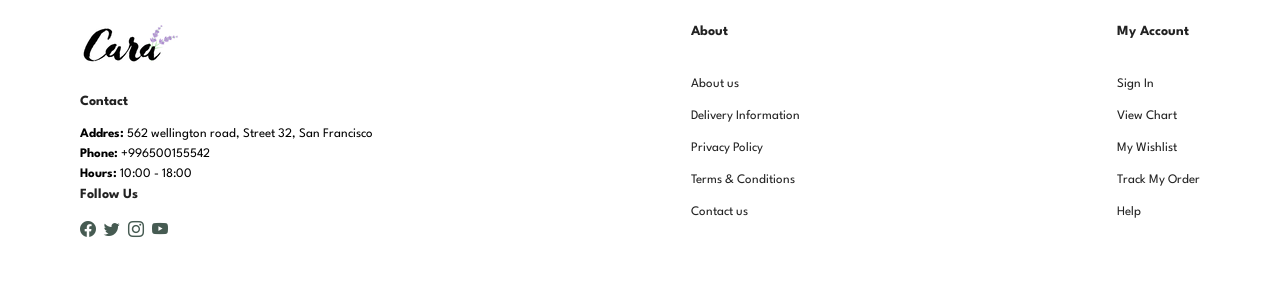
==== commit 0dfb9333: "Update index.html" ====
--- a/index.html
+++ b/index.html
@@ -405,7 +405,7 @@
         </div>
         <div class="form">
             <input type="text" placeholder="Your email adress">
-            <button class="normal">Sign Up</button>
+            <button href="sign_in.html" class="normal">Sign Up</button>
         </div>
     </section>
 
@@ -446,16 +446,7 @@
             <a href="help.html">Help</a>
         </div>
 
-        <div class="col install">
-            <h4>Install App</h4>
-            <p>From App Store or Google Play</p>
-            <div class="row">
-                <img src="img/pay/app.jpg" alt="">
-                <img src="img/pay/play.jpg" alt="">
-            </div>
-            <p>Secured Payment Gateways</p>
-            <img src="img/pay/pay.png" alt="">
-        </div>
+        
 
 
     </footer>
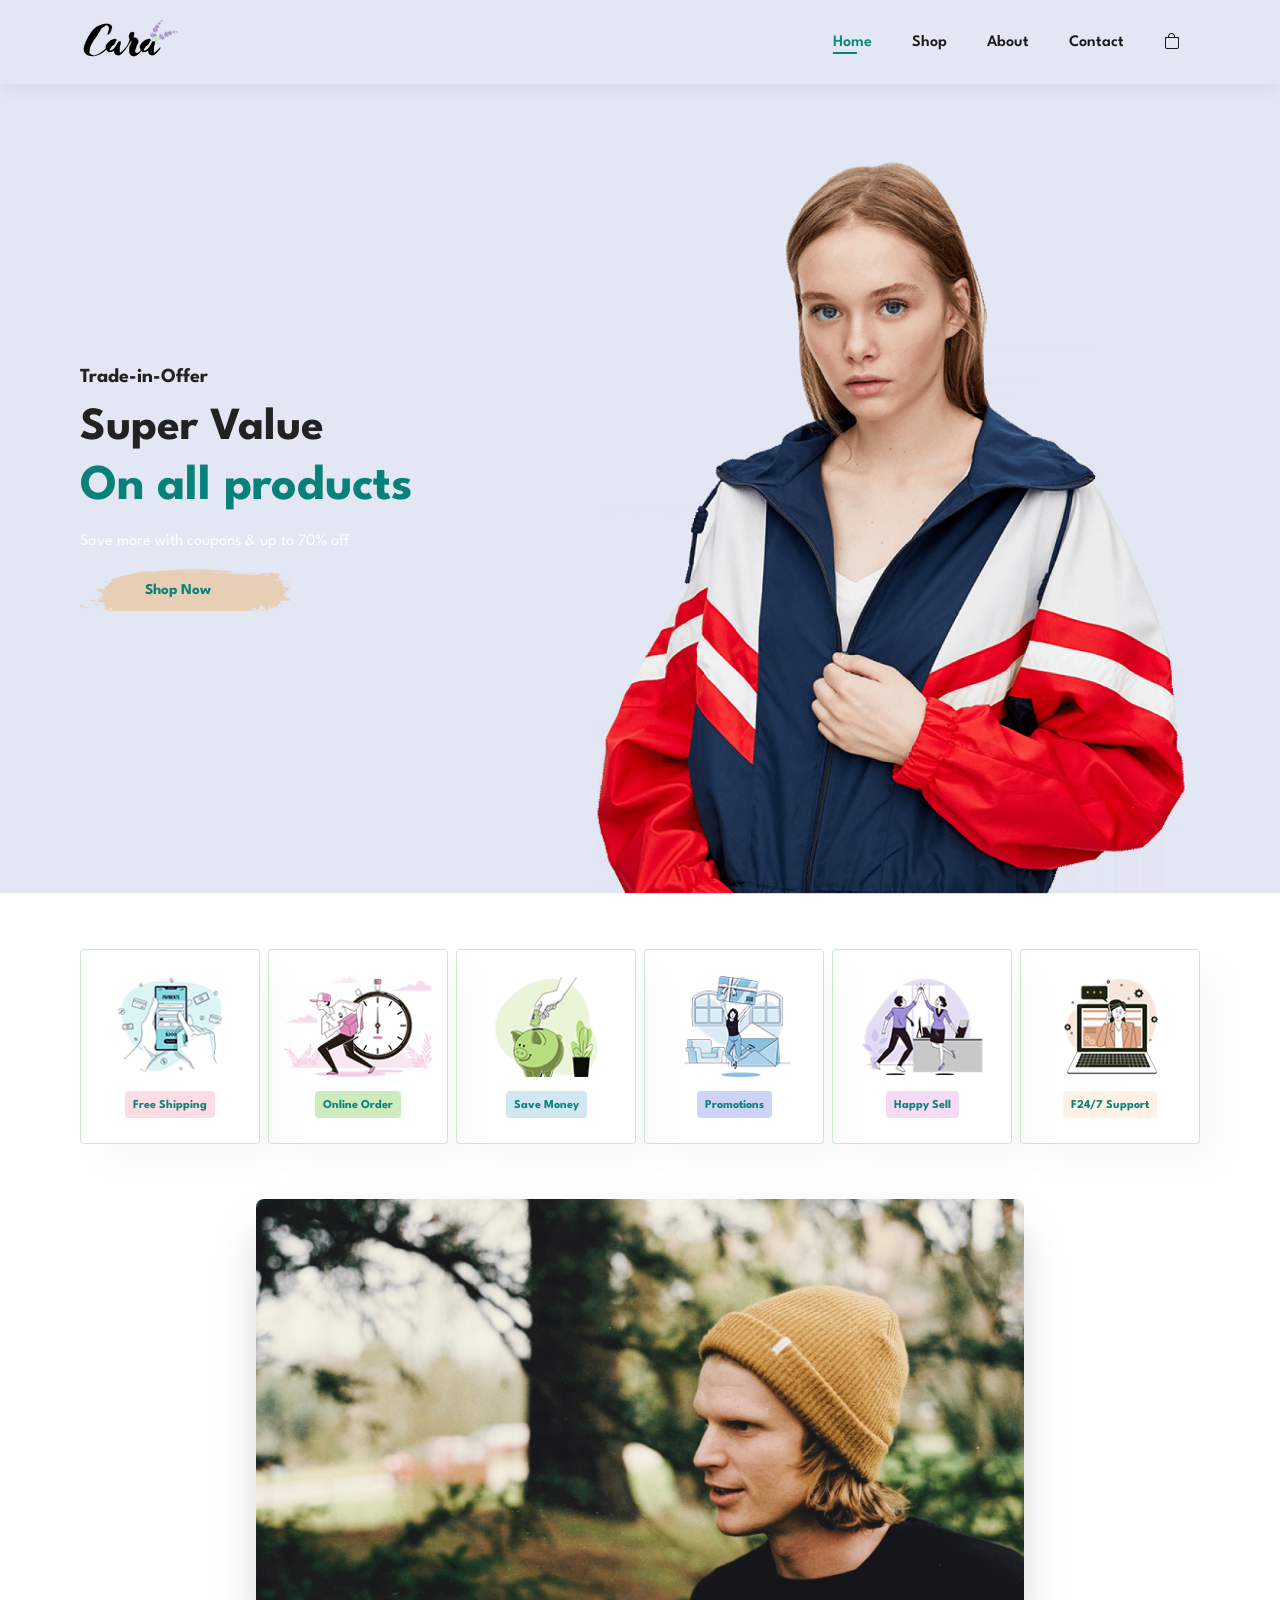
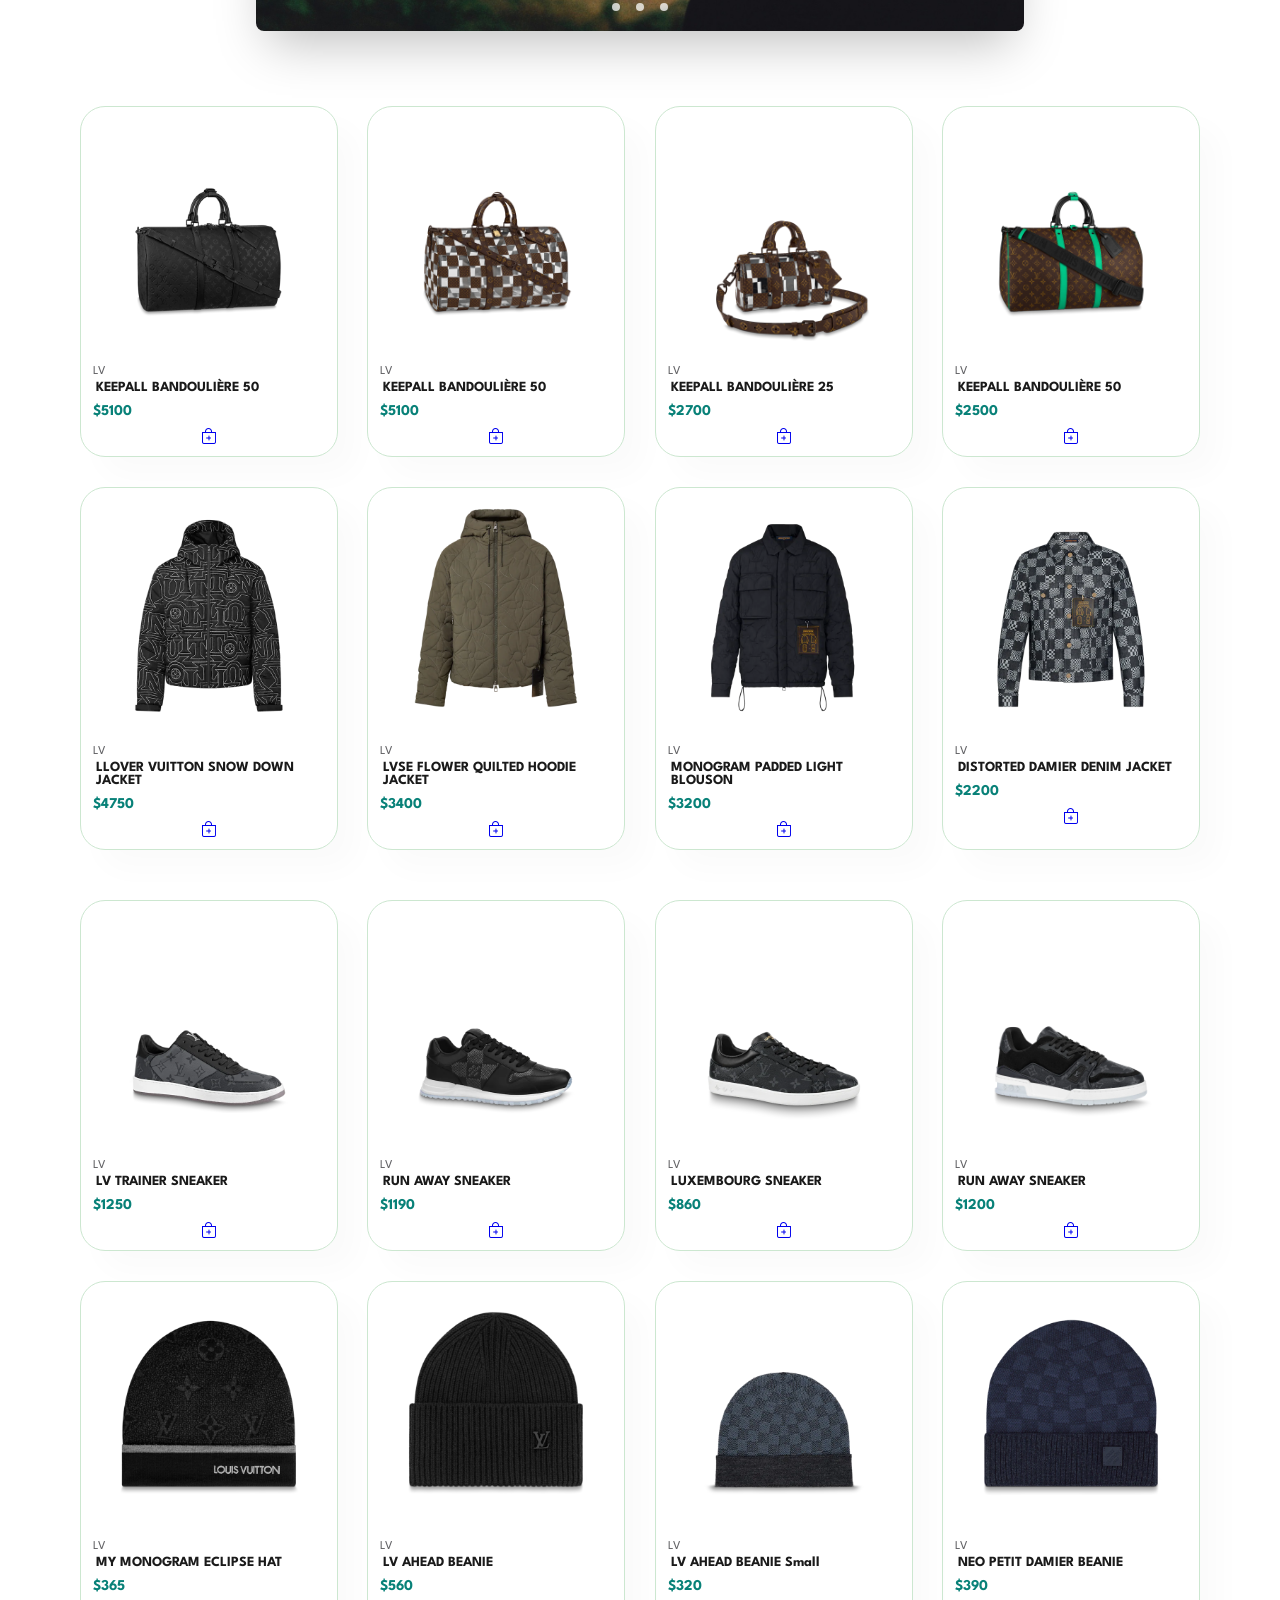
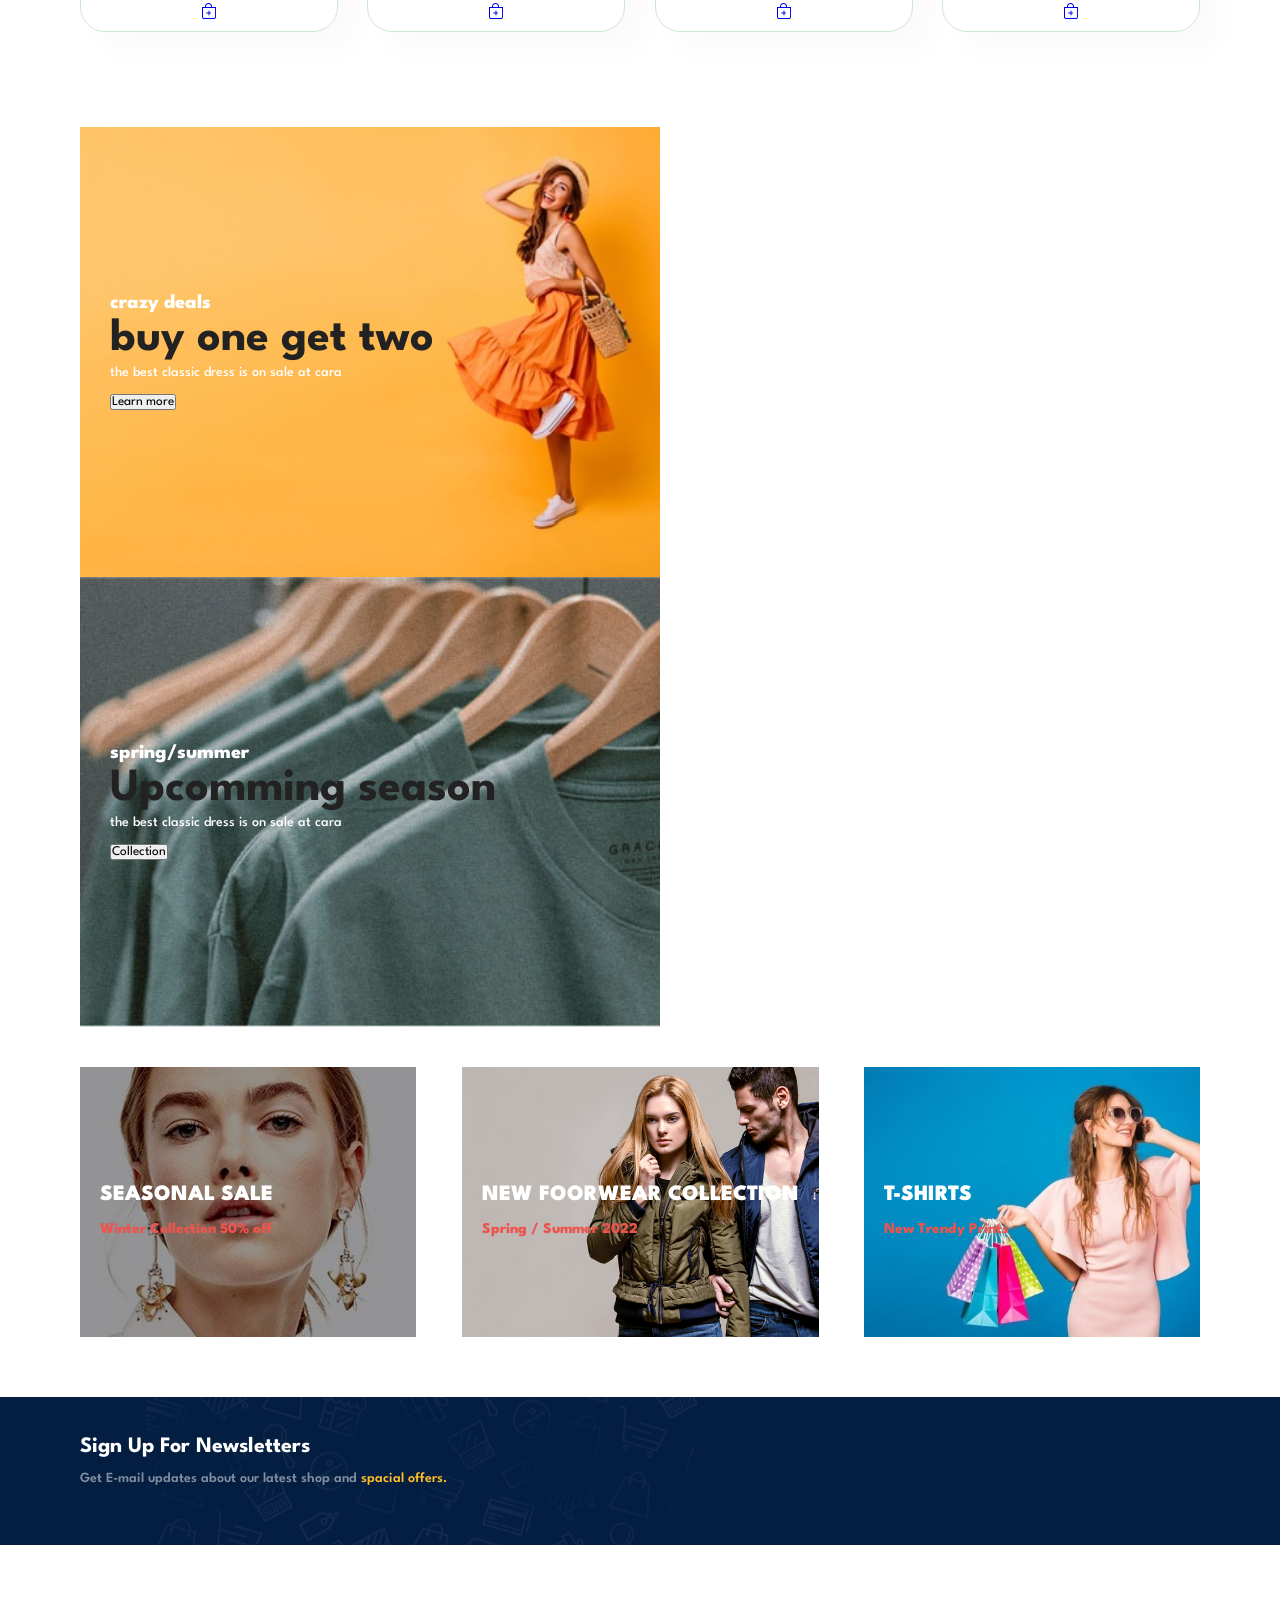
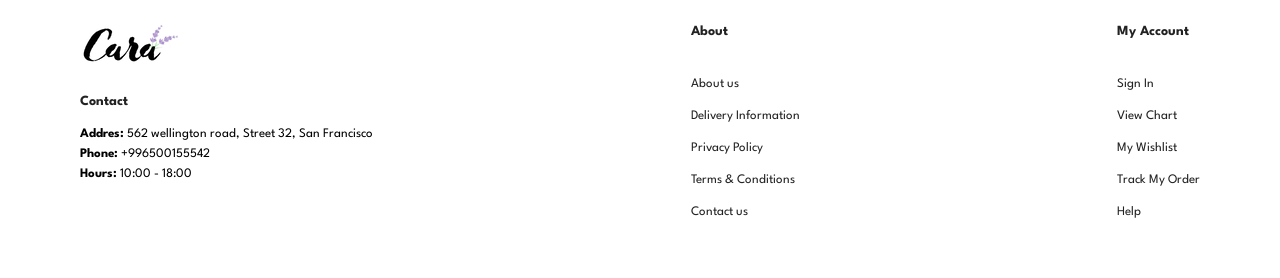
==== commit f6a117cb: "Update index.html" ====
--- a/index.html
+++ b/index.html
@@ -403,10 +403,7 @@
             <h4>Sign Up For Newsletters</h4>
             <p>Get E-mail updates about our latest shop and <span>spacial offers.</span> </p>
         </div>
-        <div class="form">
-            <input type="text" placeholder="Your email adress">
-            <button href="sign_in.html" class="normal">Sign Up</button>
-        </div>
+
     </section>
 
     <footer class="section-p1">
@@ -416,15 +413,7 @@
             <p> <strong>Addres: </strong>562 wellington road, Street 32, San Francisco</p>
             <p><strong>Phone: </strong> +996500155542</p>
             <p><strong>Hours: </strong>10:00 - 18:00</p>
-            <div class="follow">
-                <h4>Follow Us</h4>
-                <div class="icon">
-                    <i class="bi bi-facebook"></i>
-                    <i class="bi bi-twitter"></i>
-                    <i class="bi bi-instagram"></i>
-                    <i class="bi bi-youtube"></i>
-                </div>
-            </div>
+        
         </div>
 
         <div class="col">
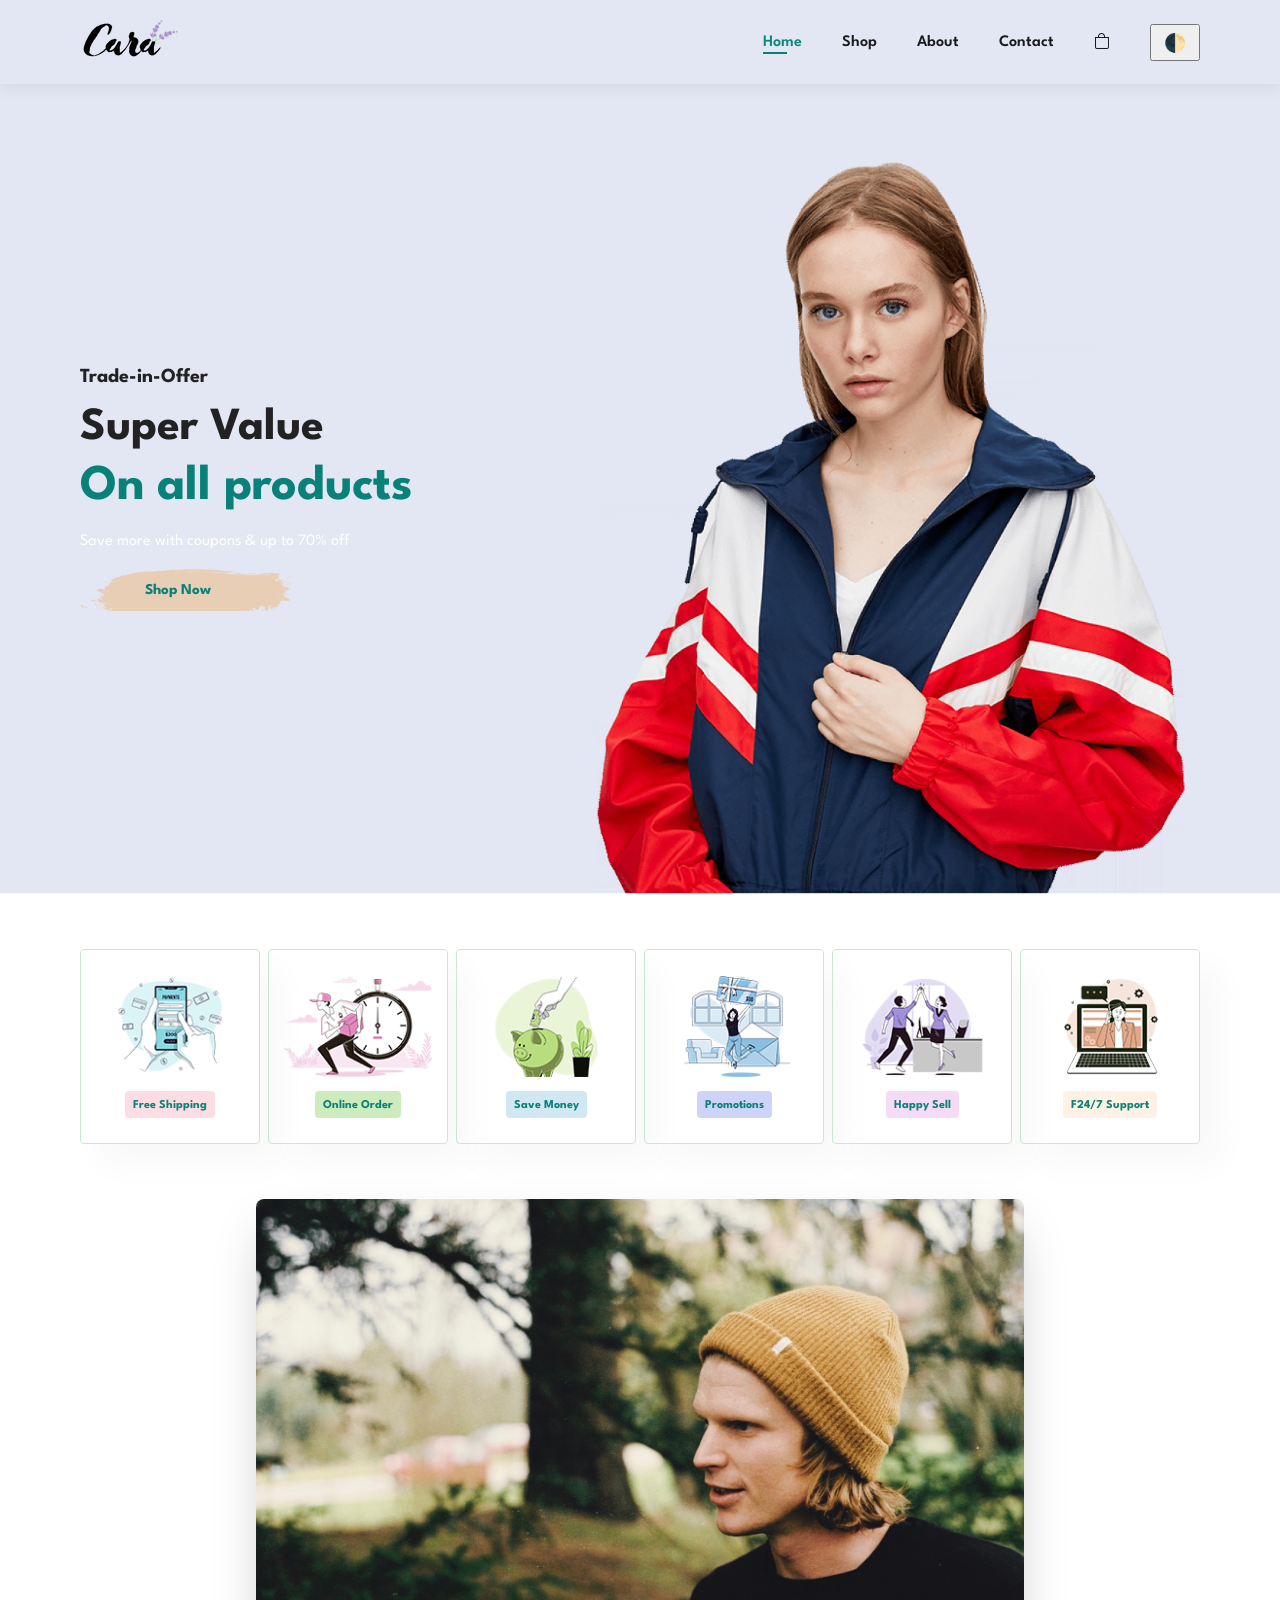
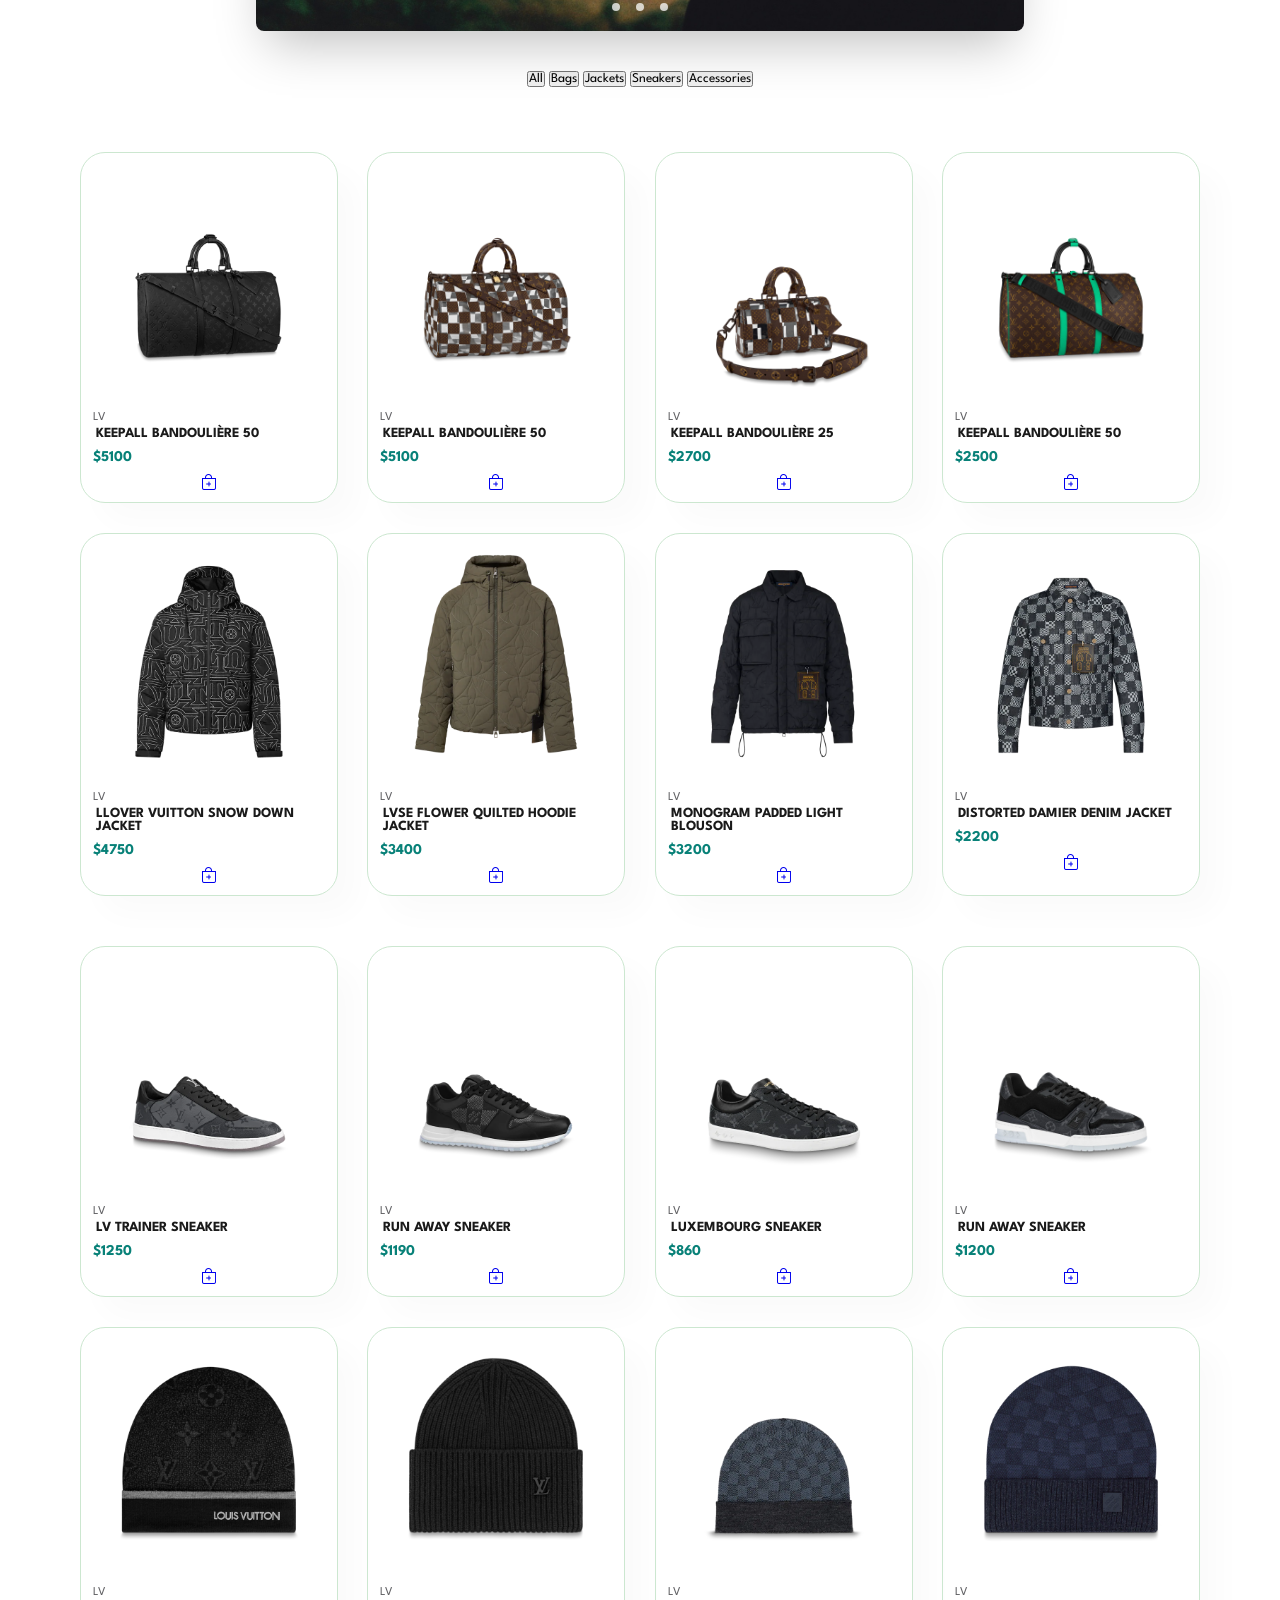
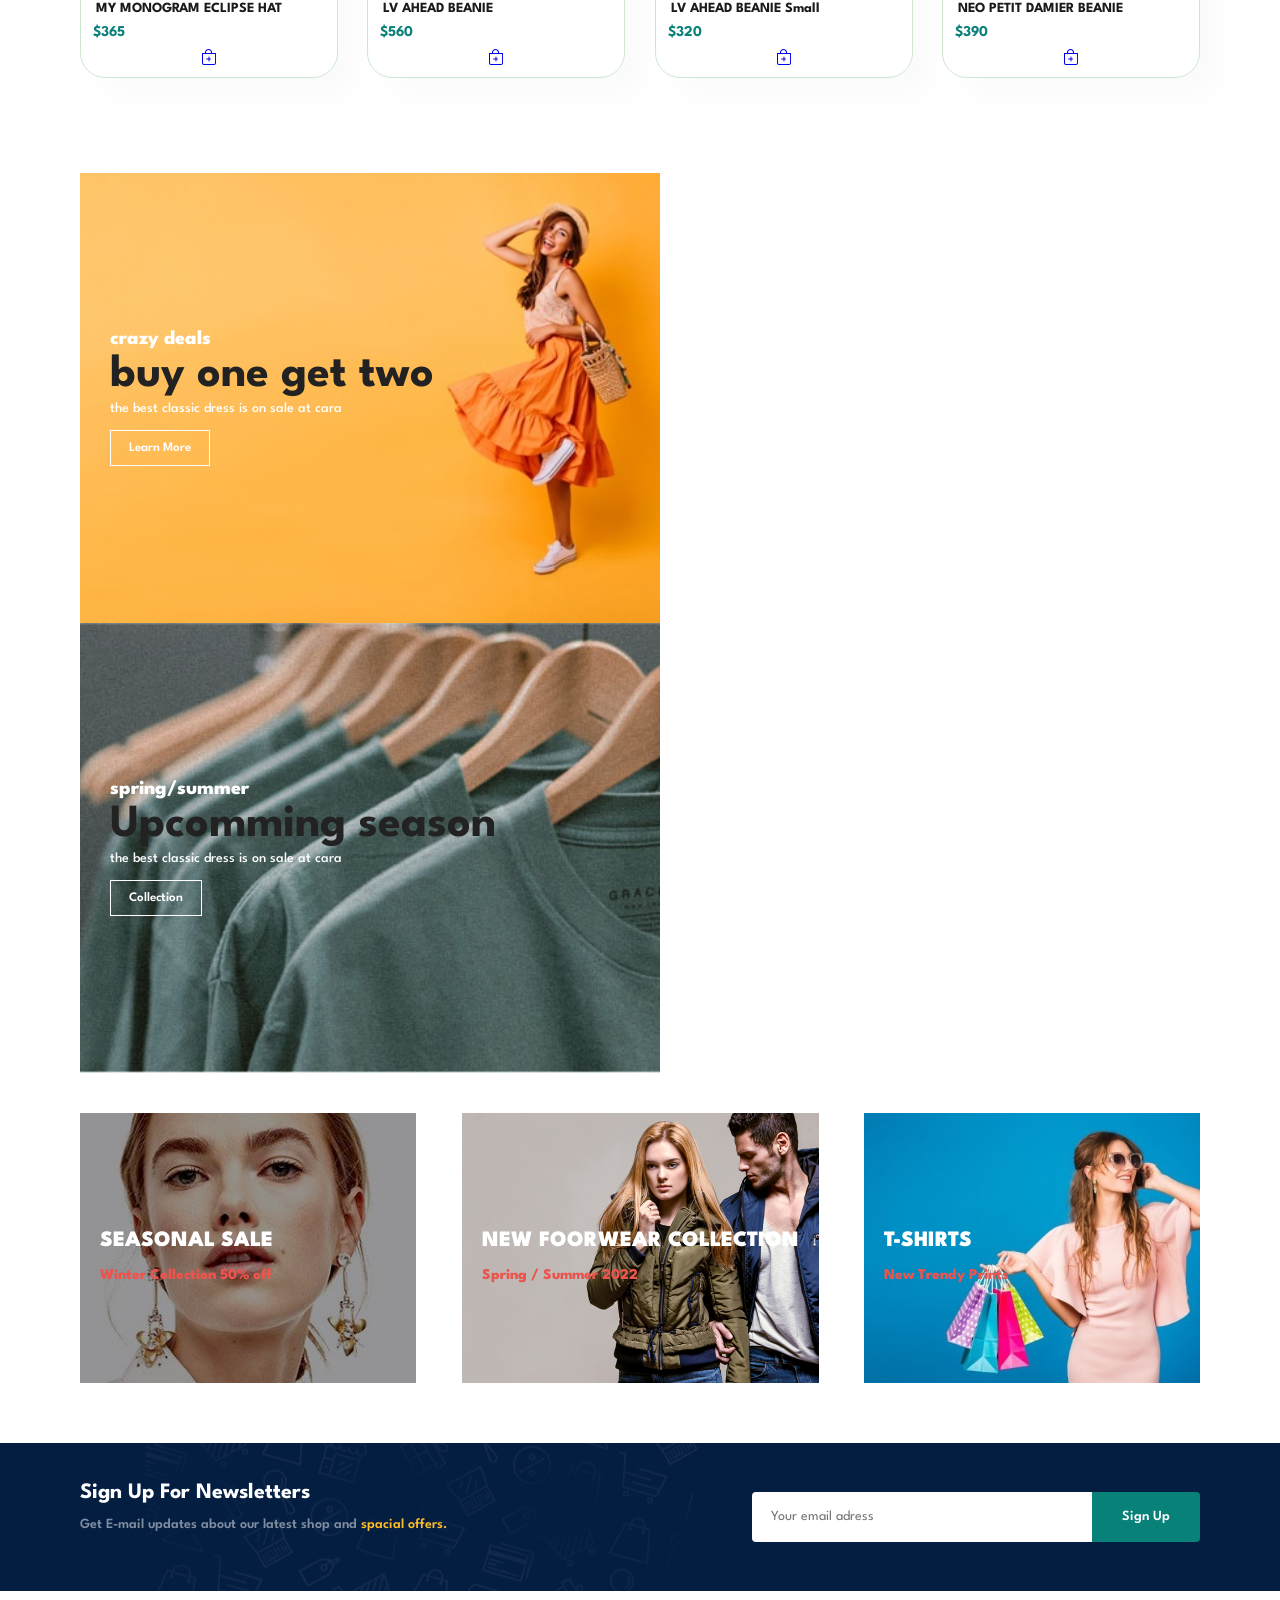
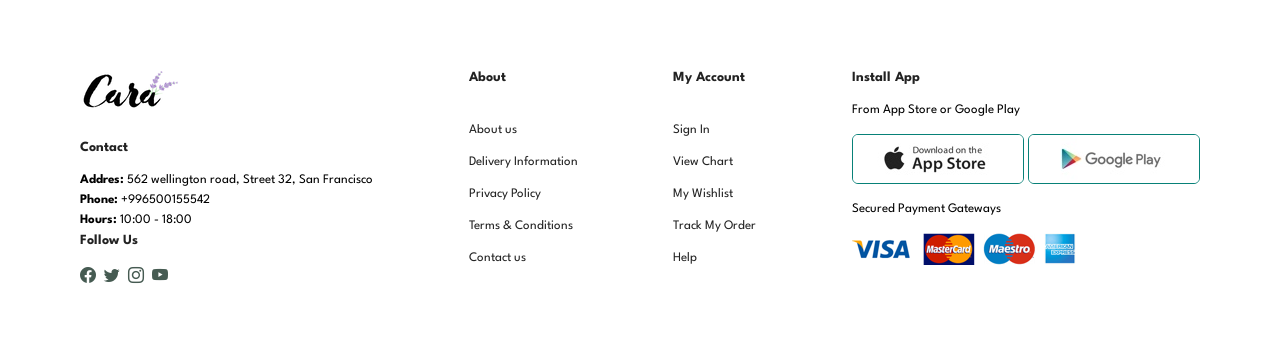
==== commit 68b34195: "Update index.html" ====
--- a/index.html
+++ b/index.html
@@ -18,6 +18,8 @@
                 <li><a href="about.html">About</a></li>
                 <li><a href="contact.html">Contact</a></li>
                 <li id="lg-bag"><a href="cart.html"><i class="bi bi-bag"></i></a></li>
+                <button id="toggle-theme" style="font-size: 18px; padding: 6px 12px; margin-left: 20px; cursor: pointer;">🌓</button>
+
                 <a href="#" id="close"><i class="bi bi-x"></i></a>
             </ul>
         </div>
@@ -88,8 +90,16 @@
 
 
     <section id="product1" class="section-p1">
+        <div id="product-filters" style="text-align: center; margin-bottom: 30px;">
+            <button class="filter-btn" data-category="all">All</button>
+            <button class="filter-btn" data-category="bags">Bags</button>
+            <button class="filter-btn" data-category="jackets">Jackets</button>
+            <button class="filter-btn" data-category="sneakers">Sneakers</button>
+            <button class="filter-btn" data-category="accessories">Accessories</button>
+        </div>
+
         <div class="pro-container">
-            <div class="pro" onclick="window.location.href='productpages/sproduct.html'">
+            <div class="pro" data-category="bags" onclick="window.location.href='productpages/sproduct.html'">
                 <img src="img/products/sproduct.jpg" alt="">
                 <div class="des">
                     <span>LV</span>
@@ -106,7 +116,7 @@
                 <a href="#"><i class="bi bi-bag-plus"></i></i></a> <!-- NEED REWRITE -->
             </div>
 
-            <div class="pro" onclick="window.location.href='productpages/sproduct1.html'">
+            <div class="pro" data-category="bags" onclick="window.location.href='productpages/sproduct1.html'">
                 <img src="img/products/sproduct1.jpg" alt="">
                 <div class="des">
                     <span>LV</span>
@@ -123,7 +133,7 @@
                 <a href="#"><i class="bi bi-bag-plus"></i></i></a> <!-- NEED REWRITE -->
             </div>
 
-            <div class="pro" onclick="window.location.href='productpages/sproduct2.html'">
+            <div class="pro" data-category="bags"  onclick="window.location.href='productpages/sproduct2.html'">
                 <img src="img/products/sproduct2.jpg" alt="">
                 <div class="des">
                     <span>LV</span>
@@ -140,7 +150,7 @@
                 <a href="#"><i class="bi bi-bag-plus"></i></i></a> <!-- NEED REWRITE -->
             </div>
 
-            <div class="pro" onclick="window.location.href='productpages/sproduct3.html'">
+            <div class="pro" data-category="bags" onclick="window.location.href='productpages/sproduct3.html'">
                 <img src="img/products/sproduct3.jpg" alt="">
                 <div class="des">
                     <span>LV</span>
@@ -157,7 +167,7 @@
                 <a href="#"><i class="bi bi-bag-plus"></i></i></a> <!-- NEED REWRITE -->
             </div>
 
-            <div class="pro" onclick="window.location.href='productpages/sproduct4.html'">
+            <div class="pro" data-category="jackets" onclick="window.location.href='productpages/sproduct4.html'">
                 <img src="img/products/sproduct4.jpg" alt="">
                 <div class="des">
                     <span>LV</span>
@@ -174,7 +184,7 @@
                 <a href="#"><i class="bi bi-bag-plus"></i></i></a> <!-- NEED REWRITE -->
             </div>
 
-            <div class="pro" onclick="window.location.href='productpages/sproduct5.html'">
+            <div class="pro" data-category="jackets" onclick="window.location.href='productpages/sproduct5.html'">
                 <img src="img/products/sproduct5.jpg" alt="">
                 <div class="des">
                     <span>LV</span>
@@ -191,7 +201,7 @@
                 <a href="#"><i class="bi bi-bag-plus"></i></i></a> <!-- NEED REWRITE -->
             </div>
 
-            <div class="pro" onclick="window.location.href='productpages/sproduct6.html'">
+            <div class="pro" data-category="jackets" onclick="window.location.href='productpages/sproduct6.html'">
                 <img src="img/products/sproduct6.jpg" alt="">
                 <div class="des">
                     <span>LV</span>
@@ -208,7 +218,7 @@
                 <a href="#"><i class="bi bi-bag-plus"></i></i></a> <!-- NEED REWRITE -->
             </div>
 
-            <div class="pro" onclick="window.location.href='productpages/sproduct7.html'">
+            <div class="pro" data-category="jackets" onclick="window.location.href='productpages/sproduct7.html'">
                 <img src="img/products/sproduct7.jpg" alt="">
                 <div class="des">
                     <span>LV</span>
@@ -226,7 +236,7 @@
             </div>
 
     <div class="pro-container">
-        <div class="pro" onclick="window.location.href='productpages/sproduct8.html'">
+        <div class="pro" data-category="sneakers" onclick="window.location.href='productpages/sproduct8.html'">
             <img src="img/products/sproduct8.jpg" alt="">
             <div class="des">
                 <span>LV</span>
@@ -243,7 +253,7 @@
             <a href="#"><i class="bi bi-bag-plus"></i></i></a> <!-- NEED REWRITE -->
         </div>
 
-        <div class="pro" onclick="window.location.href='productpages/sproduct9.html'">
+        <div class="pro" data-category="sneakers" onclick="window.location.href='productpages/sproduct9.html'">
             <img src="img/products/sproduct9.jpg" alt="">
             <div class="des">
                 <span>LV</span>
@@ -260,7 +270,7 @@
             <a href="#"><i class="bi bi-bag-plus"></i></i></a> <!-- NEED REWRITE -->
         </div>
 
-        <div class="pro" onclick="window.location.href='productpages/sproduct10.html'">
+        <div class="pro" data-category="sneakers" onclick="window.location.href='productpages/sproduct10.html'">
             <img src="img/products/sproduct10.jpg" alt="">
             <div class="des">
                 <span>LV</span>
@@ -277,7 +287,7 @@
             <a href="#"><i class="bi bi-bag-plus"></i></i></a> <!-- NEED REWRITE -->
         </div>
 
-        <div class="pro" onclick="window.location.href='productpages/sproduct11.html'">
+        <div class="pro" data-category="sneakers" onclick="window.location.href='productpages/sproduct11.html'">
             <img src="img/products/sproduct11.jpg" alt="">
             <div class="des">
                 <span>LV</span>
@@ -294,7 +304,7 @@
             <a href="#"><i class="bi bi-bag-plus"></i></i></a> <!-- NEED REWRITE -->
         </div>
 
-        <div class="pro" onclick="window.location.href='productpages/sproduct12.html'">
+        <div class="pro" data-category="accessories" onclick="window.location.href='productpages/sproduct12.html'">
             <img src="img/products/sproduct12.jpg" alt="">
             <div class="des">
                 <span>LV</span>
@@ -311,7 +321,7 @@
             <a href="#"><i class="bi bi-bag-plus"></i></i></a> <!-- NEED REWRITE -->
         </div>
 
-        <div class="pro" onclick="window.location.href='productpages/sproduct13.html'">
+        <div class="pro" data-category="accessories" onclick="window.location.href='productpages/sproduct13.html'">
             <img src="img/products/sproduct13.jpg" alt="">
             <div class="des">
                 <span>LV</span>
@@ -328,7 +338,7 @@
             <a href="#"><i class="bi bi-bag-plus"></i></i></a> <!-- NEED REWRITE -->
         </div>
 
-        <div class="pro" onclick="window.location.href='productpages/sproduct14.html'">
+        <div class="pro" data-category="accessories" onclick="window.location.href='productpages/sproduct14.html'">
             <img src="img/products/sproduct14.jpg" alt="">
             <div class="des">
                 <span>LV</span>
@@ -345,7 +355,7 @@
             <a href="#"><i class="bi bi-bag-plus"></i></i></a> <!-- NEED REWRITE -->
         </div>
 
-        <div class="pro" onclick="window.location.href='productpages/sproduct15.html'">
+        <div class="pro" data-category="accessories" onclick="window.location.href='productpages/sproduct15.html'">
             <img src="img/products/sproduct15.jpg" alt="">
             <div class="des">
                 <span>LV</span>
@@ -370,14 +380,14 @@
             <h4>crazy deals</h4>
             <h2>buy one get two</h2>
             <span>the best classic dress is on sale at cara</span>
-            <a href="shop.html"><button>Learn more</button></a>
+            <button class="white">Learn More</button>
         </div>
 
         <div class="banner-box banner-box2">
             <h4>spring/summer</h4>
             <h2>Upcomming season</h2>
             <span>the best classic dress is on sale at cara</span>
-            <a href="shop.html"><button>Collection</button></a>
+            <button class="white">Collection</button>
         </div>
     </section>
 
@@ -403,7 +413,10 @@
             <h4>Sign Up For Newsletters</h4>
             <p>Get E-mail updates about our latest shop and <span>spacial offers.</span> </p>
         </div>
-
+        <div class="form">
+            <input type="text" placeholder="Your email adress">
+            <button class="normal">Sign Up</button>
+        </div>
     </section>
 
     <footer class="section-p1">
@@ -413,7 +426,15 @@
             <p> <strong>Addres: </strong>562 wellington road, Street 32, San Francisco</p>
             <p><strong>Phone: </strong> +996500155542</p>
             <p><strong>Hours: </strong>10:00 - 18:00</p>
-        
+            <div class="follow">
+                <h4>Follow Us</h4>
+                <div class="icon">
+                    <i class="bi bi-facebook"></i>
+                    <i class="bi bi-twitter"></i>
+                    <i class="bi bi-instagram"></i>
+                    <i class="bi bi-youtube"></i>
+                </div>
+            </div>
         </div>
 
         <div class="col">
@@ -435,11 +456,22 @@
             <a href="help.html">Help</a>
         </div>
 
-        
+        <div class="col install">
+            <h4>Install App</h4>
+            <p>From App Store or Google Play</p>
+            <div class="row">
+                <img src="img/pay/app.jpg" alt="">
+                <img src="img/pay/play.jpg" alt="">
+            </div>
+            <p>Secured Payment Gateways</p>
+            <img src="img/pay/pay.png" alt="">
+        </div>
 
 
     </footer>
 
     <script src="script.js"></script>
+    <div id="toast" style="position: fixed; bottom: 30px; right: 30px; background: #222; color: #fff; padding: 12px 20px; border-radius: 8px; box-shadow: 0 0 10px rgba(0,0,0,0.2); display: none; z-index: 999;">🛍️ Product added to cart!</div>
+
 </body>
 </html>
